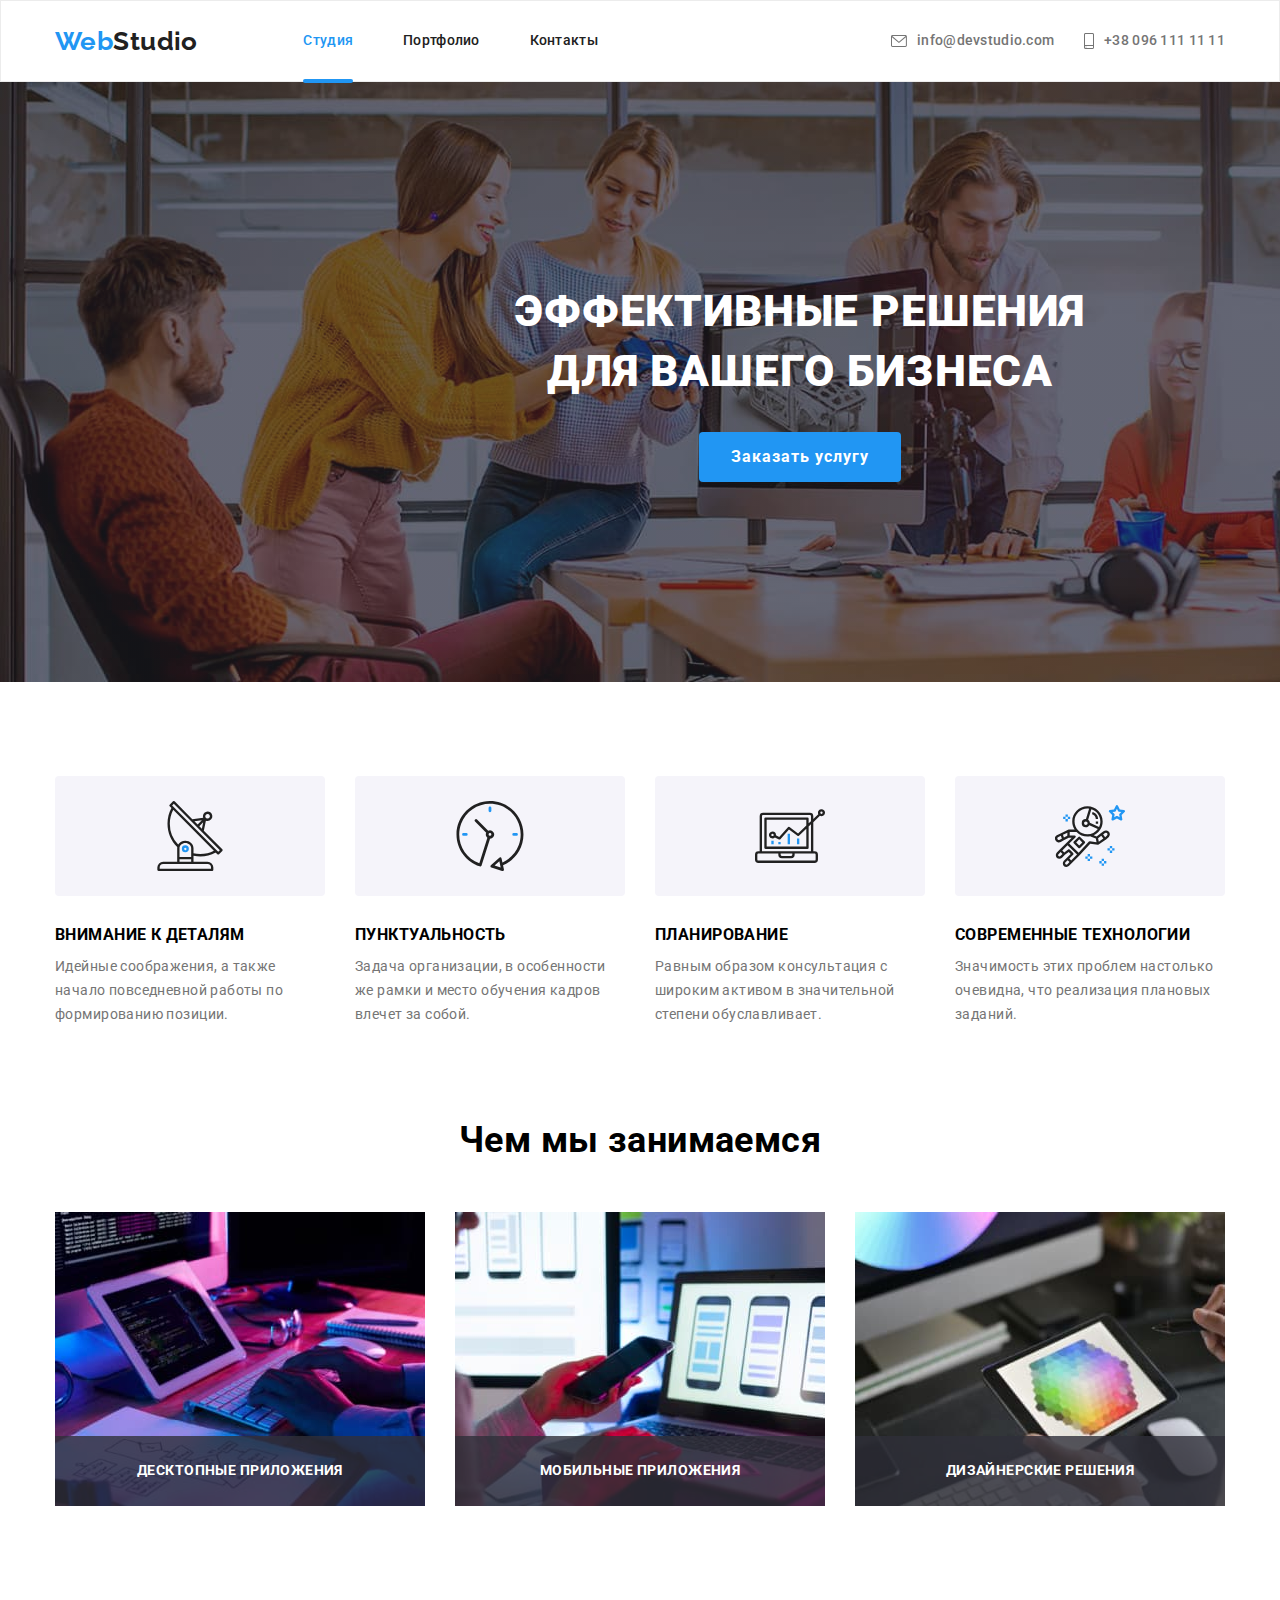
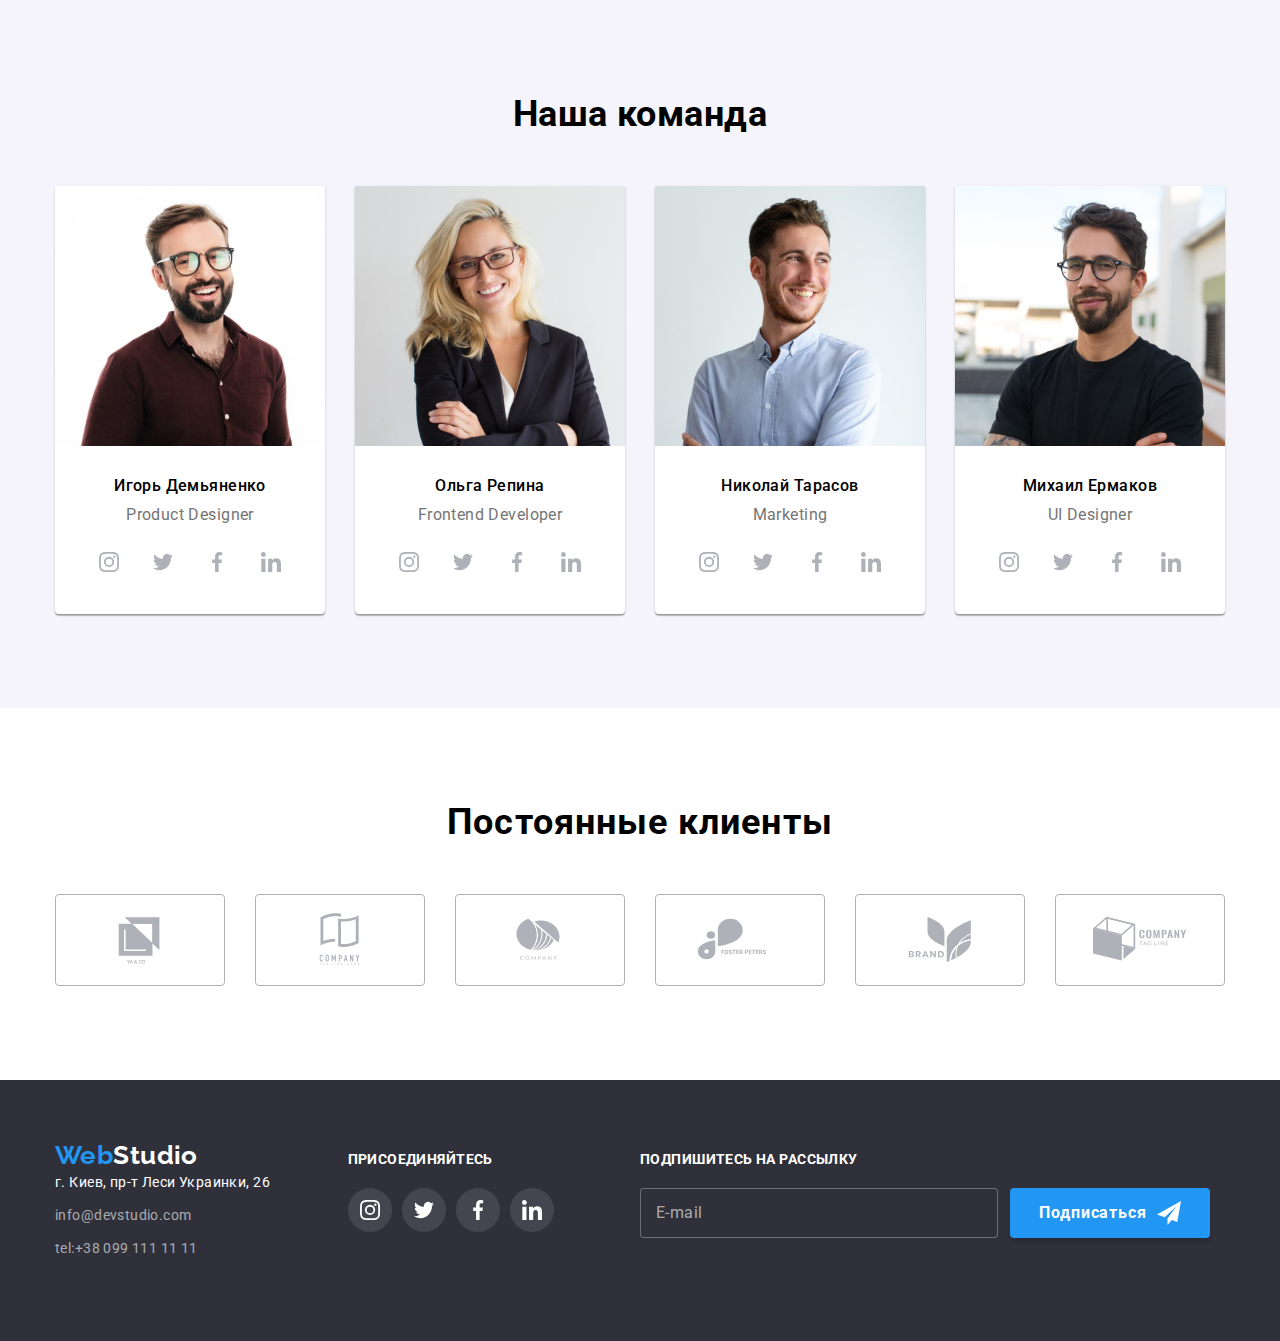
==== index.html @ b76509f6 "согласно тз" ====
<!DOCTYPE html>
<html lang="ru">
<head>
    <meta charset="UTF-8">
    <meta http-equiv="X-UA-Compatible" content="IE=edge">
    <meta name="viewport" content="width=device-width, initial-scale=1.0">
    <title>Главная</title>
    <link rel="preconnect" href="https://fonts.googleapis.com">
    <link rel="preconnect" href="https://fonts.gstatic.com" crossorigin>
    <link href="https://fonts.googleapis.com/css2?family=Raleway:wght@700&family=Roboto:wght@400;500;700;900&display=swap"
        rel="stylesheet">
    <link rel="stylesheet" href="https://cdnjs.cloudflare.com/ajax/libs/modern-normalize/1.1.0/modern-normalize.min.css">
    <link rel="stylesheet" href="./css/main.min.css">
  </head>
<body>
<!--Шапка сайта-->
    <header class="header">
        <div class="container">
            <div class="header-groups">
                <a class="logo" href="./index.html">Web<span class="logo--dark">Studio</span> </a>     
                <nav class="header-nav">
                <ul class="header-nav__list">
                    <li class="header-nav__item"> <a class="header-nav__link current" href="./index.html">Студия</a></li>
                    <li class="header-nav__item"> <a class="header-nav__link " href="./portfolio.html">Портфолио</a></li>
                    <li class="header-nav__item"> <a class="header-nav__link" href="">Контакты</a></li>
                </ul>     
                </nav>
                <ul class="header-address">
                     <li ><a class="header-address__link" href="mailto:info@devstudio.com">
                        <svg class="header-address__icon" width="16" height="12">
                        <use href="./images/icons.svg#icon-envelope"></use>
                        </svg>info@devstudio.com</a>
                    </li>
                    <li ><a class="header-address__link" href="tel:+380961111111">
                        <svg class="header-address__icon" width="10" height="16">
                        <use href="./images/icons.svg#icon-smartphone"></use>
                        </svg>+38 096 111 11 11</a>
                    </li>
            </ul> 
            </div>
        </div>
    </header>
    <main>
<!--Герой-->
    <section class="section-hero">
            <div class="container">
                <h1 class="section-hero__title">Эффективные решения <br> для вашего бизнеса</h1>
                <button class="section-hero__button" type="button" data-modal-open>Заказать услугу</button>  
            </div>    
    </section>           
<!--Наши особенности-->
    <section class="section-features">
        <div class="container"> 
            <h2 class="section-features__title visually-hidden">Особенности</h2>         
            <ul class="features">
                <li class="features__item">
                    <div class="features__img">
                        <svg class="" width="70" height="70">
                            <use href="./images/icons.svg#icon-antenna"></use>
                        </svg>
                    </div>
                    <h3 class="features__title ">Внимание к деталям</h3>
                    <p class="features__text">Идейные соображения, а также начало повседневной работы по формированию позиции.</p>    
                </li>
                <li class="features__item">
                    <div class="features__img">
                        <svg class="" width="70" height="70">
                            <use href="./images/icons.svg#icon-clock"></use>
                        </svg>
                    </div>
                    <h3 class="features__title ">Пунктуальность</h3>
                    <p class="features__text">Задача организации, в особенности же рамки и место обучения кадров влечет за собой.</p>    
                </li>
                <li class="features__item">
                    <div class="features__img">
                        <svg class="" width="70" height="70">
                            <use href="./images/icons.svg#icon-diagram"></use>
                        </svg>
                    </div>
                    <h3 class="features__title ">Планирование</h3>
                    <p class="features__text">Равным образом консультация с широким активом в значительной степени обуславливает.</p>    
                </li>
                <li class="features__item">
                    <div class="features__img">
                        <svg class="" width="70" height="70">
                            <use href="./images/icons.svg#icon-astronaut"></use>
                        </svg>
                    </div>
                    <h3 class="features__title ">Современные технологии</h3>
                    <p class="features__text">Значимость этих проблем настолько очевидна, что реализация плановых заданий.</p>    
                </li>
            </ul> 
        </div>           
    </section>
<!--Чем мы занимаемся-->
    <section class="section-work">
        <div class="container">
        <h2 class="section-work__title">Чем мы занимаемся</h2>
        <ul class="works">
            <li class="works__item">
                <div class="works__card">
                    <img class="works__images" src="./images/img1.jpg" alt="чеовек работает с компьютером и планшетом" width="370">
                    <p class="works__text">Десктопные приложения</p>
                </div>
            </li>
            <li class="works__item">
                <div class="works__card">
                    <img class="works__images" src="./images/img2.jpg" alt="человек работает с ноутбуком и смартфоном" width="370">
                    <p class="works__text">Мобильные приложения</p>
                </div>
            </li>
            <li class="works__item">
                <div class="works__card">
                    <img class="works__images" src="./images/img3.jpg" alt="человек работает с планшетом" width="370">
                    <p class="works__text">Дизайнерские решения</p>
                </div>
            </li>
                
        </ul>
        </div>
    </section>
<!--Наша команда-->
    <section class="section-team"> 
            <div class="container">
            <h2 class="section-team__title ">Наша команда</h2>            
            <ul class="team">
                <li class="team__item">
                    <img src="./images/img4.jpg" alt="фото Игорь Демьяненко" width="270">
                 <div class="team__card">
                    <h3 class="team__name ">Игорь Демьяненко</h3> 
                    <p class="team__position" lang="en">Product Designer</p>
                   
                        <ul class="social-set">
                            <li class="social-set__item">
                            <a href="" class="social-set__link">
                                <svg class="social-set__icon" width="20" height="20">
                                    <use href="./images/icons.svg#icon-instagram"></use>
                                </svg>
                            </a>
                            </li>
                            <li class="social-set__item">
                                <a href="" class="social-set__link">
                                <svg class="social-set__icon" width="20" height="20">
                                    <use href="./images/icons.svg#icon-twitter"></use>
                                </svg>
                            </a>
                            </li>
                            <li class="social-set__item">
                                <a href="" class="social-set__link">
                                <svg class="social-set__icon" width="20" height="20">
                                    <use href="./images/icons.svg#icon-facebook"></use>
                                </svg>
                            </a>
                            </li>
                            <li class="social-set__item">
                                <a href="" class="social-set__link">
                                <svg class="social-set__icon" width="20" height="20">
                                    <use href="./images/icons.svg#icon-linkedin"></use>
                                </svg>
                            </a>
                            </li>
                        </ul>
                    
                 </div>   
                </li>
                <li class="team__item">
                    <img src="./images/img5.jpg" alt="фото Ольга Репина" width="270">
                <div class="team__card">
                    <h3 class="team__name ">Ольга Репина</h3>
                    <p  class="team__position" lang="en">Frontend Developer</p>
                   
                        <ul class="social-set">
                            <li class="social-set__item">
                                <a href="" class="social-set__link">
                                    <svg class="social-set__icon" width="20" height="20">
                                        <use href="./images/icons.svg#icon-instagram"></use>
                                    </svg>
                                </a>
                            </li>
                            <li class="social-set__item">
                                <a href="" class="social-set__link">
                                    <svg class="social-set__icon" width="20" height="20">
                                        <use href="./images/icons.svg#icon-twitter"></use>
                                    </svg>
                                </a>
                            </li>
                            <li class="social-set__item">
                                <a href="" class="social-set__link">
                                    <svg class="social-set__icon" width="20" height="20">
                                        <use href="./images/icons.svg#icon-facebook"></use>
                                    </svg>
                                </a>
                            </li>
                            <li class="social-set__item">
                                <a href="" class="social-set__link">
                                    <svg class="social-set__icon" width="20" height="20">
                                        <use href="./images/icons.svg#icon-linkedin"></use>
                                    </svg>
                                </a>
                            </li>
                        </ul>
                    
                </div>    
                </li>
                <li class="team__item">
                    <img src="./images/img6.jpg" alt="фото Николай Тарасов" width="270"> 
                <div class="team__card">
                    <h3 class="team__name ">Николай Тарасов</h3>
                    <p  class="team__position" lang="en">Marketing </p>
                    
                        <ul class="social-set">
                            <li class="social-set__item">
                                <a href="" class="social-set__link">
                                    <svg class="social-set__icon" width="20" height="20">
                                        <use href="./images/icons.svg#icon-instagram"></use>
                                    </svg>
                                </a>
                            </li>
                            <li class="social-set__item">
                                <a href="" class="social-set__link">
                                    <svg class="social-set__icon" width="20" height="20">
                                        <use href="./images/icons.svg#icon-twitter"></use>
                                    </svg>
                                </a>
                            </li>
                            <li class="social-set__item">
                                <a href="" class="social-set__link">
                                    <svg class="social-set__icon" width="20" height="20">
                                        <use href="./images/icons.svg#icon-facebook"></use>
                                    </svg>
                                </a>
                            </li>
                            <li class="social-set__item">
                                <a href="" class="social-set__link">
                                    <svg class="social-set__icon" width="20" height="20">
                                        <use href="./images/icons.svg#icon-linkedin"></use>
                                    </svg>
                                </a>
                            </li>
                        </ul>
                    
                </div>    
                </li>
                <li class="team__item">
                    <img src="./images/img7.jpg" alt="фото Михаил Ермаков" width="270">  
                <div class="team__card">
                    <h3 class="team__name ">Михаил Ермаков</h3>
                    <p class="team__position" lang="en">UI Designer</p>
                   
                        <ul class="social-set">
                            <li class="social-set__item">
                                <a href="" class="social-set__link">
                                    <svg class="social-set__icon" width="20" height="20">
                                        <use href="./images/icons.svg#icon-instagram"></use>
                                    </svg>
                                </a>
                            </li>
                            <li class="social-set__item">
                                <a href="" class="social-set__link">
                                    <svg class="social-set__icon" width="20" height="20">
                                        <use href="./images/icons.svg#icon-twitter"></use>
                                    </svg>
                                </a>
                            </li>
                            <li class="social-set__item">
                                <a href="" class="social-set__link">
                                    <svg class="social-set__icon" width="20" height="20">
                                        <use href="./images/icons.svg#icon-facebook"></use>
                                    </svg>
                                </a>
                            </li>
                            <li class="social-set__item">
                                <a href="" class="social-set__link">
                                    <svg class="social-set__icon" width="20" height="20">
                                        <use href="./images/icons.svg#icon-linkedin"></use>
                                    </svg>
                                </a>
                            </li>
                        </ul>
                   
                </div>
            </li>
            </ul>   
            </div>
    </section> 
<!--Постоянные клиенты-->
    <section class="section-client">
            <div class="container">
                <h2 class="section-client__title">Постоянные клиенты</h2>
                <ul class="client">
                    <li class="client__item">
                        <a href="" class="client__link" >                     
                        <svg class="client__logo" width="106" height="60">
                        <use href="./images/icons.svg#icon-yaco"></use>
                        </svg>                  
                        </a>
                    </li>
                    <li class="client__item">
                        <a href="" class="client__link">                     
                        <svg class="client__logo" width="106" height="60">
                        <use href="./images/icons.svg#icon-tagline"></use>
                        </svg>                      
                        </a>
                    </li>
                    <li class="client__item">
                        <a href="" class="client__link">                      
                        <svg class="client__logo" width="106" height="60">
                        <use href="./images/icons.svg#icon-company"></use>
                        </svg>                     
                        </a>
                    </li>
                    <li class="client__item">
                        <a href="" class="client__link">               
                        <svg class="client__logo" width="106" height="60">
                        <use href="./images/icons.svg#icon-foster"></use>
                        </svg>                    
                        </a>
                    </li >
                    <li class="client__item">
                        <a href="" class="client__link">
                        <svg class="client__logo" width="106" height="60">
                        <use href="./images/icons.svg#icon-brand"></use>
                        </svg>                 
                        </a>
                    </li>
                    <li class="client__item">
                        <a href="" class="client__link">
                        <svg class="client__logo" width="106" height="60">
                        <use href="./images/icons.svg#icon-comptag"></use>
                        </svg>
                        </a>
                    </li>
                </ul>
            </div>
    </section>
    </main>   
<!--Футер-->   
    <footer class="footer ">
    <div class="footer-container container">
        <div class="contact-logo">
           <a class="logo" href="./index.html">Web<span class="logo--light">Studio</span> </a>
        <address>
            <ul class="contact">
                <li class="contact__item"><a class="contact__adr" href="https://goo.gl/maps/tiUqrvg8PTp8PGdr9" target="_blank">г. Киев, пр-т Леси Украинки, 26</a></li>
                <li class="contact__item"><a class="contact__mail-tel" href="mailto:info@example.com ">info@devstudio.com</a></li>
                <li class="contact__item"><a class="contact__mail-tel" href="tel:+380991111111">tel:+38 099 111 11 11</a></li>
            </ul>
        </address> 
        </div>
        <div class="footer-connect" >
        <p class="footer-connect__title">Присоединяйтесь</p>
        <ul class="social-set--footer">
            <li class="social-set__item">                   
                <a href="" class="social-set__link--dark">
                    <svg class="social-set__icon--dark" width="20" height="20">
                        <use href="./images/icons.svg#icon-instagram"></use>
                    </svg>
                </a>
            </li>
            <li class="social-set__item">
                <a href="" class="social-set__link--dark">
                <svg class="social-set__icon--dark" width="20" height="20">
                    <use href="./images/icons.svg#icon-twitter"></use>
                </svg>
            </a>
            </li>
            <li class="social-set__item">
                <a href="" class="social-set__link--dark">
                    <svg class="social-set__icon--dark" width="20" height="20">
                        <use href="./images/icons.svg#icon-facebook"></use>
                    </svg>
                </a>
            </li>
            <li class="social-set__item">
                <a href="" class="social-set__link--dark">
                    <svg class="social-set__icon--dark" width="20" height="20">
                        <use href="./images/icons.svg#icon-linkedin"></use>
                    </svg>
                </a>
            </li>   
            </ul>
        </div > 
        
        <form class="footer-form">
        <p class="footer-form__title">Подпишитесь на рассылку</p>     
        <div class="footer-form__box-input">
                <input class="footer-form__input" type="email" name="email" placeholder="E-mail">
                <button class="footer-form__button-submit" type="submit" >Подписаться<svg class="footer-icon" width="24" height="24">
                    <use href="./images/icons.svg#icon-icon-send"></use>
                </svg></button>     
        </div>
                
        </form>
    </div>
    </footer>
<!--Бекдроп-Модалка-->
    <div class="backdrop is-hidden" data-modal>
            <div class="modal">
                <button class="modal__button" type="button" data-modal-close>
                    <svg class="modal__icon" width="18" height="18">
                        <use href="./images/icons.svg#icon-close-black-18dp-2-1"></use>
                    </svg>
                </button>
            <p class="modal__title">Оставьте свои данные, мы вам перезвоним</p>
            <form class="modal-form">
                <ul class="data-form">
                    <li class="data-form__item">
                        <label for="name" class="data-form__label">Имя</label>
                        <div class="data-form__row">
                            <input type="text" name="name" id="name" class="data-form__input" required>
                            <svg class="data-form__icon" width="18" height="18">
                            <use href="./images/icons.svg#icon-person-black-18dp-1"></use>
                            </svg>
                        </div>
                    </li>
                    <li class="data-form__item">
                        <label for="tel" class="data-form__label">Телефон</label>
                        <div class="data-form__row">
                            <input type="tel" name="tel" id="tel" class="data-form__input" required>
                            <svg class="data-form__icon" width="18" height="18">
                            <use href="./images/icons.svg#icon-phone-black-18dp-1"></use>
                            </svg>
                        </div>
                        
                    </li>
                    <li class="data-form__item">
                        <label for="email" class="data-form__label">Почта</label>
                        <div class="data-form__row">
                           <input type="email" name="email" id="email" class="data-form__input" required >
                            <svg class="data-form__icon" width="18" height="18">
                            <use href="./images/icons.svg#icon-email-black-18dp-1"></use>
                            </svg> 
                        </div>                        
                    </li>
                    <li class="data-form__item">
                        <label for="feedback" class="data-form__label">Комментарий</label>
                        <textarea name="feedback" class="data-form-textarea" placeholder="Введите текст" id="feedback"></textarea>
                    </li>
                    <li class="data-form__item">
                        <input type="checkbox" name="accord" id="accord" class="data-form__checkbox visually-hidden">
                        <label for="accord" class="data-form__checkbox-label">Соглашаюсь с рассылкой и принимаю   <a href="" class="data-form__checkbox-link"> Условия договора</a></label>  
                    </li>            
                     <li class="data-form__item"><button class="button-submit" type="submit" >Отправить</button>
                    </li>
                </ul>
            </form>
            </div>
        </div>
        <script src="./js/modal.js"></script>
</body>
</html>
---- css/main.min.css ----
:root{--main-text-color: #212121;--primary-text-color: #757575;--alternative-text-color: #ffffff;--button-color: #2196f3;--main-background: #ffffff;--background-dark: #2f303a;--background-light: #f5f4fa;--interactiv-color: #188ce8;--link-color: #afb1b8}img{display:block;max-width:100%;height:auto}ul{margin-top:0px;margin-bottom:0px;padding-left:0px;list-style:none}h1,h2,h3,h4,h5,h6{margin-top:0px;margin-bottom:0px}p{margin-top:0px;margin-bottom:0px}body{font-family:"Roboto",sans-serif;font-style:normal;font-weight:400;font-size:14px;line-height:1.14;letter-spacing:.03em}.container{width:1200px;padding-left:15px;padding-right:15px;margin-left:auto;margin-right:auto}.visually-hidden{position:absolute;white-space:nowrap;width:1px;height:1px;overflow:hidden;border:0;padding:0;clip:rect(0 0 0 0);-webkit-clip-path:inset(50%);clip-path:inset(50%);margin:-1px}.logo{width:calc(100% * 0.2);color:var(--button-color);font-family:"Raleway",sans-serif;font-weight:700;font-size:26px;line-height:1.19;text-decoration:none}.logo--light{color:var(--alternative-text-color)}.logo--dark{color:var(--main-text-color)}.header{border:1px solid #ececec}.header-groups{display:-webkit-box;display:-ms-flexbox;display:flex;-webkit-box-pack:justify;-ms-flex-pack:justify;justify-content:space-between;-webkit-box-align:center;-ms-flex-align:center;align-items:center}.header-nav{width:calc(100% * 0.49);font-weight:500;letter-spacing:.02em}.header-nav__list{display:-webkit-box;display:-ms-flexbox;display:flex;-webkit-box-align:center;-ms-flex-align:center;align-items:center}.header-nav__item:not(:last-child){margin-right:50px}.header-nav__link{position:relative;padding-top:32px;padding-bottom:32px;display:block;color:var(--main-text-color);text-decoration:none;-webkit-transition:color 250ms cubic-bezier(0.4, 0, 0.2, 1);transition:color 250ms cubic-bezier(0.4, 0, 0.2, 1)}.header-nav__link:hover,.header-nav__link:focus{color:var(--button-color)}.header-address{display:-webkit-box;display:-ms-flexbox;display:flex;-webkit-box-align:center;-ms-flex-align:center;align-items:center}.header-address>li:not(:last-child){margin-right:30px}.header-address__link{padding-top:32px;padding-bottom:32px;font-weight:500;letter-spacing:.02em;color:var(--primary-text-color);text-decoration:none;display:-webkit-box;display:-ms-flexbox;display:flex;-webkit-box-align:center;-ms-flex-align:center;align-items:center;-ms-flex-pack:distribute;justify-content:space-around;-webkit-transition:color 250ms cubic-bezier(0.4, 0, 0.2, 1);transition:color 250ms cubic-bezier(0.4, 0, 0.2, 1)}.header-address__link:hover,.header-address__link:focus{color:var(--button-color)}.header-address__icon{margin-right:10px;fill:currentColor}.current{color:var(--button-color)}.current::after{position:absolute;bottom:-2px;left:0;display:inline-block;content:"";width:100%;height:4px;background-color:var(--button-color);border-radius:2px}.section-hero{padding-top:200px;padding-bottom:200px;margin-left:auto;margin-right:auto;width:1600px;height:600px;color:var(--alternative-text-color);letter-spacing:.06em;text-align:center;background:var(--background-dark);background-image:-webkit-gradient(linear, left top, left bottom, from(rgba(47, 48, 58, 0.4)), to(rgba(47, 48, 58, 0.4))),url(../images/img-fon.jpg);background-image:linear-gradient(rgba(47, 48, 58, 0.4), rgba(47, 48, 58, 0.4)),url(../images/img-fon.jpg);background-repeat:no-repeat;background-position:center;background-size:cover}.section-hero__title{margin-top:0px;font-weight:900;font-size:44px;line-height:1.36;text-transform:uppercase}.section-hero__button{padding:10px 32px;margin-top:30px;border:none;border-radius:4px;font-family:inherit;font-weight:700;font-size:16px;line-height:1.87;letter-spacing:.06em;background:var(--button-color);color:var(--alternative-text-color);cursor:pointer;-webkit-transition:background-color 250ms cubic-bezier(0.4, 0, 0.2, 1);transition:background-color 250ms cubic-bezier(0.4, 0, 0.2, 1)}.section-hero__button:hover,.section-hero__button:focus{background:var(--interactiv-color)}.section-features{padding-top:94px;padding-bottom:94px}.section-features__title{color:var(--alternative-text-color)}.features{display:-webkit-box;display:-ms-flexbox;display:flex}.features__item:not(:last-child){margin-right:30px}.features__img{width:270;height:120px;background:var(--background-light);border-radius:4px;display:-webkit-box;display:-ms-flexbox;display:flex;-webkit-box-pack:center;-ms-flex-pack:center;justify-content:center;-webkit-box-align:center;-ms-flex-align:center;align-items:center}.features__title{margin-top:30px;width:270px;font-weight:700;text-transform:uppercase}.features__text{margin-top:10px;color:var(--primary-text-color);line-height:1.71}.section-work{padding-bottom:94px}.section-work__title{margin-bottom:50px;text-align:center;font-weight:700;font-size:36px;line-height:1.16}.works{display:-webkit-box;display:-ms-flexbox;display:flex}.works__item{height:294px}.works__item+.works__item{margin-left:30px}.works__card{position:relative}.works__text{position:absolute;bottom:0;display:-webkit-box;display:-ms-flexbox;display:flex;-webkit-box-pack:center;-ms-flex-pack:center;justify-content:center;-webkit-box-align:center;-ms-flex-align:center;align-items:center;width:100%;height:70px;font-weight:700;text-transform:uppercase;background:rgba(47,48,58,.8);color:var(--alternative-text-color)}.section-team{padding-top:94px;padding-bottom:94px;background:var(--background-light)}.section-team__title{text-align:center;font-weight:700;font-size:36px;line-height:1.16;margin-bottom:50px}.team{display:-webkit-box;display:-ms-flexbox;display:flex;margin-right:-30px}.team__item{-ms-flex-preferred-size:calc(100% / 4 - 30px);flex-basis:calc(100% / 4 - 30px);margin-right:30px;background:var(--main-background);font-size:16px;line-height:1.19;-webkit-box-shadow:0px 1px 3px rgba(0,0,0,.12),0px 1px 1px rgba(0,0,0,.14),0px 2px 1px rgba(0,0,0,.2);box-shadow:0px 1px 3px rgba(0,0,0,.12),0px 1px 1px rgba(0,0,0,.14),0px 2px 1px rgba(0,0,0,.2);border-radius:0px 0px 4px 4px}.team__card{padding:30px 32px}.team__name{margin-bottom:10px;font-weight:500;font-size:16px;text-align:center}.team__position{margin-bottom:16px;text-align:center;color:var(--primary-text-color)}.social-set{display:-webkit-box;display:-ms-flexbox;display:flex;-webkit-box-pack:center;-ms-flex-pack:center;justify-content:center}.social-set__item+.social-set__item{margin-left:10px}.social-set--footer{display:-webkit-box;display:-ms-flexbox;display:flex}.social-set__link{width:44px;height:44px;border-radius:50%;cursor:pointer;display:-webkit-box;display:-ms-flexbox;display:flex;-webkit-box-align:center;-ms-flex-align:center;align-items:center;-webkit-box-pack:center;-ms-flex-pack:center;justify-content:center;color:var(--link-color);background-color:var(--main-background);-webkit-transition:color 250ms cubic-bezier(0.4, 0, 0.2, 1),background-color 250ms cubic-bezier(0.4, 0, 0.2, 1);transition:color 250ms cubic-bezier(0.4, 0, 0.2, 1),background-color 250ms cubic-bezier(0.4, 0, 0.2, 1)}.social-set__link:hover,.social-set__link:focus{background-color:var(--button-color);color:var(--alternative-text-color)}.social-set__link--dark{width:44px;height:44px;border-radius:50%;cursor:pointer;display:-webkit-box;display:-ms-flexbox;display:flex;-webkit-box-align:center;-ms-flex-align:center;align-items:center;-webkit-box-pack:center;-ms-flex-pack:center;justify-content:center;background-color:rgba(255,255,255,.1);-webkit-transition:background-color 250ms cubic-bezier(0.4, 0, 0.2, 1);transition:background-color 250ms cubic-bezier(0.4, 0, 0.2, 1)}.social-set__link--dark:hover,.social-set__link--dark:focus{background-color:var(--button-color)}.social-set__icon{fill:currentColor}.social-set__icon--dark{fill:var(--alternative-text-color)}.section-client{padding-top:94px;padding-bottom:94px}.section-client__title{margin-bottom:50px;text-align:center;font-weight:700;font-size:36px;line-height:1.16;letter-spacing:.03em}.client{display:-webkit-box;display:-ms-flexbox;display:flex;-webkit-box-pack:center;-ms-flex-pack:center;justify-content:center;-webkit-box-align:center;-ms-flex-align:center;align-items:center}.client__item+.client__item{margin-left:30px}.client__link{width:170px;height:92px;color:var(--link-color);border:1px solid #afb1b8;border-radius:4px;display:-webkit-box;display:-ms-flexbox;display:flex;-webkit-box-pack:center;-ms-flex-pack:center;justify-content:center;-webkit-box-align:center;-ms-flex-align:center;align-items:center;-webkit-transition:color 250ms cubic-bezier(0.4, 0, 0.2, 1);transition:color 250ms cubic-bezier(0.4, 0, 0.2, 1)}.client__link:focus,.client__link:hover{border:1px solid var(--button-color);color:var(--button-color)}.client__logo{fill:currentColor}.section-portfolio{padding-top:94px;padding-bottom:94px}.selection{display:-webkit-box;display:-ms-flexbox;display:flex;-webkit-box-pack:center;-ms-flex-pack:center;justify-content:center}.selection__item{margin-right:8px;-webkit-transition:-webkit-box-shadow 250ms cubic-bezier(0.4, 0, 0.2, 1);transition:-webkit-box-shadow 250ms cubic-bezier(0.4, 0, 0.2, 1);transition:box-shadow 250ms cubic-bezier(0.4, 0, 0.2, 1);transition:box-shadow 250ms cubic-bezier(0.4, 0, 0.2, 1), -webkit-box-shadow 250ms cubic-bezier(0.4, 0, 0.2, 1)}.selection__item:last-child{margin-right:0}.selection__item:hover,.selection__item:focus{-webkit-box-shadow:0px 3px 1px rgba(0,0,0,.1),0px 1px 2px rgba(0,0,0,.08),0px 2px 2px rgba(0,0,0,.12);box-shadow:0px 3px 1px rgba(0,0,0,.1),0px 1px 2px rgba(0,0,0,.08),0px 2px 2px rgba(0,0,0,.12);border-radius:4px}.selection__btn{padding:6px 22px;text-align:center;font-family:inherit;font-weight:500;font-size:16px;line-height:1.63;background:var(--background-light);border:none;border-radius:4px;cursor:pointer;-webkit-transition:color 250ms cubic-bezier(0.4, 0, 0.2, 1),background-color 250ms cubic-bezier(0.4, 0, 0.2, 1),-webkit-box-shadow 250ms cubic-bezier(0.4, 0, 0.2, 1);transition:color 250ms cubic-bezier(0.4, 0, 0.2, 1),background-color 250ms cubic-bezier(0.4, 0, 0.2, 1),-webkit-box-shadow 250ms cubic-bezier(0.4, 0, 0.2, 1);transition:color 250ms cubic-bezier(0.4, 0, 0.2, 1),background-color 250ms cubic-bezier(0.4, 0, 0.2, 1),box-shadow 250ms cubic-bezier(0.4, 0, 0.2, 1);transition:color 250ms cubic-bezier(0.4, 0, 0.2, 1),background-color 250ms cubic-bezier(0.4, 0, 0.2, 1),box-shadow 250ms cubic-bezier(0.4, 0, 0.2, 1),-webkit-box-shadow 250ms cubic-bezier(0.4, 0, 0.2, 1)}.selection__btn:hover,.selection__btn:focus{color:var(--alternative-text-color);background-color:var(--button-color);-webkit-box-shadow:0px 1px 1px rgba(0,0,0,.12),0px 4px 4px rgba(0,0,0,.06),1px 4px 6px rgba(0,0,0,.16);box-shadow:0px 1px 1px rgba(0,0,0,.12),0px 4px 4px rgba(0,0,0,.06),1px 4px 6px rgba(0,0,0,.16)}.current-btn{color:var(--alternative-text-color);background:var(--button-color)}.portfolio{margin-top:50px;display:-webkit-box;display:-ms-flexbox;display:flex;-ms-flex-wrap:wrap;flex-wrap:wrap}.portfolio__item{margin-left:30px;margin-top:30px;-ms-flex-preferred-size:calc((100% - 2 * 30px) / 3);flex-basis:calc((100% - 2 * 30px) / 3)}.portfolio__item:nth-child(3n+1){margin-left:0px}.portfolio__item:nth-child(-n+3){margin-top:0px}.portfolio__link{color:inherit;text-decoration:none;display:block;overflow:hidden;-webkit-transition:-webkit-box-shadow 250ms cubic-bezier(0.4, 0, 0.2, 1);transition:-webkit-box-shadow 250ms cubic-bezier(0.4, 0, 0.2, 1);transition:box-shadow 250ms cubic-bezier(0.4, 0, 0.2, 1);transition:box-shadow 250ms cubic-bezier(0.4, 0, 0.2, 1), -webkit-box-shadow 250ms cubic-bezier(0.4, 0, 0.2, 1)}.portfolio__link:hover,.portfolio__link:focus{border:1px solid #eee;-webkit-box-shadow:0px 1px 1px rgba(0,0,0,.12),0px 4px 4px rgba(0,0,0,.06),1px 4px 6px rgba(0,0,0,.16);box-shadow:0px 1px 1px rgba(0,0,0,.12),0px 4px 4px rgba(0,0,0,.06),1px 4px 6px rgba(0,0,0,.16)}.portfolio__thumb{position:relative;overflow:hidden}.portfolio__overlay-text{position:absolute;top:0;left:0;width:100%;height:101%;font-size:18px;line-height:1.56;padding:63px 24px;color:var(--alternative-text-color);background-color:rgba(33,150,243,.9);-webkit-transform:translateY(100%);transform:translateY(100%);-webkit-transition:-webkit-transform 250ms cubic-bezier(0.4, 0, 0.2, 1);transition:-webkit-transform 250ms cubic-bezier(0.4, 0, 0.2, 1);transition:transform 250ms cubic-bezier(0.4, 0, 0.2, 1);transition:transform 250ms cubic-bezier(0.4, 0, 0.2, 1), -webkit-transform 250ms cubic-bezier(0.4, 0, 0.2, 1)}.portfolio__item:hover .portfolio__overlay-text{-webkit-transform:translateY(0%);transform:translateY(0%)}.portfolio__link:focus .portfolio__overlay-text{-webkit-transform:translateY(0%);transform:translateY(0%)}.portfolio__card{padding:20px 24px;border:1px solid #eee}.portfolio__title{font-weight:700;font-size:18px;line-height:2;letter-spacing:.06em;text-align:left}.portfolio__text{margin-top:4px;text-align:left;font-size:16px;line-height:1.88;color:var(--primary-text-color)}.footer{padding-top:60px;padding-bottom:60px;background:var(--background-dark)}.footer-container{display:-webkit-box;display:-ms-flexbox;display:flex;-webkit-box-align:baseline;-ms-flex-align:baseline;align-items:baseline;-ms-flex-pack:distribute;justify-content:space-around}.contact-logo{width:calc(100% / 4);margin-bottom:20px}.contact__item{margin-top:9px}.contact__item:first-child{margin-top:0px}.contact__adr{text-align:left;color:var(--alternative-text-color);font-style:normal;line-height:1.71;text-decoration:none;-webkit-transition:color 250ms cubic-bezier(0.4, 0, 0.2, 1);transition:color 250ms cubic-bezier(0.4, 0, 0.2, 1)}.contact__adr:hover,.contact__adr:focus{color:var(--button-color)}.contact__mail-tel{line-height:1.71;color:rgba(255,255,255,.6);font-style:normal;text-decoration:none;-webkit-transition:color 250ms cubic-bezier(0.4, 0, 0.2, 1);transition:color 250ms cubic-bezier(0.4, 0, 0.2, 1)}.contact__mail-tel:hover,.contact__mail-tel:focus{color:var(--button-color)}.footer-connect{width:calc(100% / 4)}.footer-connect__title{margin-bottom:20px;font-weight:700;text-transform:uppercase;color:var(--alternative-text-color)}.footer-form{width:calc(100% / 2)}.footer-form__title{font-weight:700;text-transform:uppercase;color:var(--alternative-text-color)}.footer-form__box-input{margin-top:20px;display:-webkit-box;display:-ms-flexbox;display:flex}.footer-form__input{margin-right:12px;padding:16px 15px;width:358px;height:50px;font-weight:400;font-size:16px;line-height:1.25;letter-spacing:.03em;color:rgba(255,255,255,.6);background:var(--background-dark);border:1px solid rgba(255,255,255,.3);border-radius:4px;outline:none;cursor:pointer;-webkit-transition:border 50ms cubic-bezier(0.4, 0, 0.2, 1);transition:border 50ms cubic-bezier(0.4, 0, 0.2, 1)}.footer-form__input:hover,.footer-form__input:focus{border:1px solid var(--button-color)}.footer-form__input::-webkit-input-placeholder{font-weight:400;font-size:16px;line-height:1.25;display:-webkit-box;display:flex;-webkit-box-align:center;align-items:center;letter-spacing:.03em;color:rgba(255,255,255,.6)}.footer-form__input::-moz-placeholder{font-weight:400;font-size:16px;line-height:1.25;display:flex;align-items:center;letter-spacing:.03em;color:rgba(255,255,255,.6)}.footer-form__input:-ms-input-placeholder{font-weight:400;font-size:16px;line-height:1.25;display:-ms-flexbox;display:flex;-ms-flex-align:center;align-items:center;letter-spacing:.03em;color:rgba(255,255,255,.6)}.footer-form__input::-ms-input-placeholder{font-weight:400;font-size:16px;line-height:1.25;display:-ms-flexbox;display:flex;-ms-flex-align:center;align-items:center;letter-spacing:.03em;color:rgba(255,255,255,.6)}.footer-form__input::placeholder{font-weight:400;font-size:16px;line-height:1.25;display:-webkit-box;display:-ms-flexbox;display:flex;-webkit-box-align:center;-ms-flex-align:center;align-items:center;letter-spacing:.03em;color:rgba(255,255,255,.6)}.footer-form__button-submit{width:200px;height:50px;display:-webkit-box;display:-ms-flexbox;display:flex;-webkit-box-pack:center;-ms-flex-pack:center;justify-content:center;-webkit-box-align:center;-ms-flex-align:center;align-items:center;font-weight:700;font-size:16px;line-height:1.87;letter-spacing:.06em;color:var(--alternative-text-color);background:var(--button-color);border:none;-webkit-box-shadow:0px 4px 4px rgba(0,0,0,.15);box-shadow:0px 4px 4px rgba(0,0,0,.15);border-radius:4px;cursor:pointer;-webkit-transition:background 250ms cubic-bezier(0.4, 0, 0.2, 1);transition:background 250ms cubic-bezier(0.4, 0, 0.2, 1)}.footer-form__button-submit:hover,.footer-form__button-submit:focus{background:var(--interactiv-color)}.footer-icon{fill:var(--alternative-text-color);margin-left:10px}.backdrop{position:fixed;top:0;left:0;bottom:0;right:0;background:rgba(0,0,0,.2);-webkit-transition:opacity 1000ms,visibility 1000ms;transition:opacity 1000ms,visibility 1000ms}.backdrop.is-hidden{opacity:0;pointer-events:none;visibility:hidden}.modal{position:absolute;padding:40px;width:528px;min-height:581px;top:50%;left:50%;-webkit-transform:translate(-50%, -50%) scale(1);transform:translate(-50%, -50%) scale(1);background:var(--main-background);-webkit-box-shadow:0px 1px 3px rgba(0,0,0,.12),0px 1px 1px rgba(0,0,0,.14),0px 2px 1px rgba(0,0,0,.2);box-shadow:0px 1px 3px rgba(0,0,0,.12),0px 1px 1px rgba(0,0,0,.14),0px 2px 1px rgba(0,0,0,.2);border-radius:4px;opacity:1;-webkit-transition:opacity 350ms,-webkit-transform 700ms;transition:opacity 350ms,-webkit-transform 700ms;transition:transform 700ms,opacity 350ms;transition:transform 700ms,opacity 350ms,-webkit-transform 700ms}.backdrop.is-hidden .modal{-webkit-transform:translate(-50%, -50%) scale(-1, 0.01);transform:translate(-50%, -50%) scale(-1, 0.01)}.modal__button{position:absolute;top:8px;right:8px;display:-webkit-inline-box;display:-ms-inline-flexbox;display:inline-flex;-webkit-box-align:center;-ms-flex-align:center;align-items:center;width:30px;height:30px;background:var(--main-background);border:1px solid rgba(0,0,0,.1);border-radius:50%;cursor:pointer}.modal__button:hover,.modal__button:focus{fill:var(--button-color)}.modal__title{margin-bottom:12px;font-weight:700;font-size:20px;line-height:1.15;text-align:center;color:var(--main-text-color)}.data-form__item{margin-bottom:10px}.data-form__label{display:block;margin-bottom:4px;font-size:12px;line-height:1.16;letter-spacing:.01em;color:var(--primary-text-color)}.data-form__input{padding-left:42px;width:100%;height:40px;line-height:16px;letter-spacing:.01em;border:1px solid rgba(33,33,33,.2);border-radius:4px;-webkit-transition:border 250ms cubic-bezier(0.4, 0, 0.2, 1);transition:border 250ms cubic-bezier(0.4, 0, 0.2, 1);outline:none;cursor:pointer}.data-form__input:hover,.data-form__input:focus{border:1px solid var(--button-color);background-color:var(--main-background)}.data-form__row{position:relative}.data-form__icon{position:absolute;left:12px;top:50%;-webkit-transform:translateY(-50%);transform:translateY(-50%)}.data-form__input:hover+.data-form__icon{fill:var(--button-color)}.data-form-textarea{margin-bottom:20px;padding:12px 16px;width:100%;height:120px;letter-spacing:.01em;border:1px solid rgba(33,33,33,.2);border-radius:4px;resize:none;outline:none;-webkit-transition:border 250ms cubic-bezier(0.4, 0, 0.2, 1);transition:border 250ms cubic-bezier(0.4, 0, 0.2, 1)}.data-form-textarea:hover,.data-form-textarea:focus{border:1px solid var(--button-color);background-color:var(--main-background)}.data-form-textarea::-webkit-input-placeholder{letter-spacing:.01em;color:rgba(117,117,117,.5)}.data-form-textarea::-moz-placeholder{letter-spacing:.01em;color:rgba(117,117,117,.5)}.data-form-textarea:-ms-input-placeholder{letter-spacing:.01em;color:rgba(117,117,117,.5)}.data-form-textarea::-ms-input-placeholder{letter-spacing:.01em;color:rgba(117,117,117,.5)}.data-form-textarea::placeholder{letter-spacing:.01em;color:rgba(117,117,117,.5)}.data-form__checkbox{margin-bottom:30px}.data-form__checkbox-label{display:-webkit-box;display:-ms-flexbox;display:flex;-webkit-box-align:center;-ms-flex-align:center;align-items:center;-webkit-box-pack:space-evenly;-ms-flex-pack:space-evenly;justify-content:space-evenly;line-height:1.71;color:var(--primary-text-color);cursor:pointer}.data-form__checkbox-label::before{content:" ";width:16px;height:15px;display:block;border:1px solid var(--background-dark);border-radius:2px}.data-form__checkbox-labelx:checked+.data-form__checkbox-label::before{background-image:url(../images/icon-check.svg);border:none}.data-form__checkbox-link{line-height:1.71;color:var(--button-color)}.button-submit{margin-left:auto;margin-right:auto;width:200px;height:50px;display:-webkit-box;display:-ms-flexbox;display:flex;-webkit-box-pack:center;-ms-flex-pack:center;justify-content:center;-webkit-box-align:center;-ms-flex-align:center;align-items:center;font-weight:700;font-size:16px;line-height:1.87;letter-spacing:.06em;color:var(--alternative-text-color);background:var(--button-color);border:none;-webkit-box-shadow:0px 4px 4px rgba(0,0,0,.15);box-shadow:0px 4px 4px rgba(0,0,0,.15);border-radius:4px;cursor:pointer;-webkit-transition:background 250ms cubic-bezier(0.4, 0, 0.2, 1),-webkit-box-shadow 250ms cubic-bezier(0.4, 0, 0.2, 1);transition:background 250ms cubic-bezier(0.4, 0, 0.2, 1),-webkit-box-shadow 250ms cubic-bezier(0.4, 0, 0.2, 1);transition:background 250ms cubic-bezier(0.4, 0, 0.2, 1),box-shadow 250ms cubic-bezier(0.4, 0, 0.2, 1);transition:background 250ms cubic-bezier(0.4, 0, 0.2, 1),box-shadow 250ms cubic-bezier(0.4, 0, 0.2, 1),-webkit-box-shadow 250ms cubic-bezier(0.4, 0, 0.2, 1)}.button-submit:hover,.button-submit:focus{background:var(--interactiv-color)}/*# sourceMappingURL=main.min.css.map */
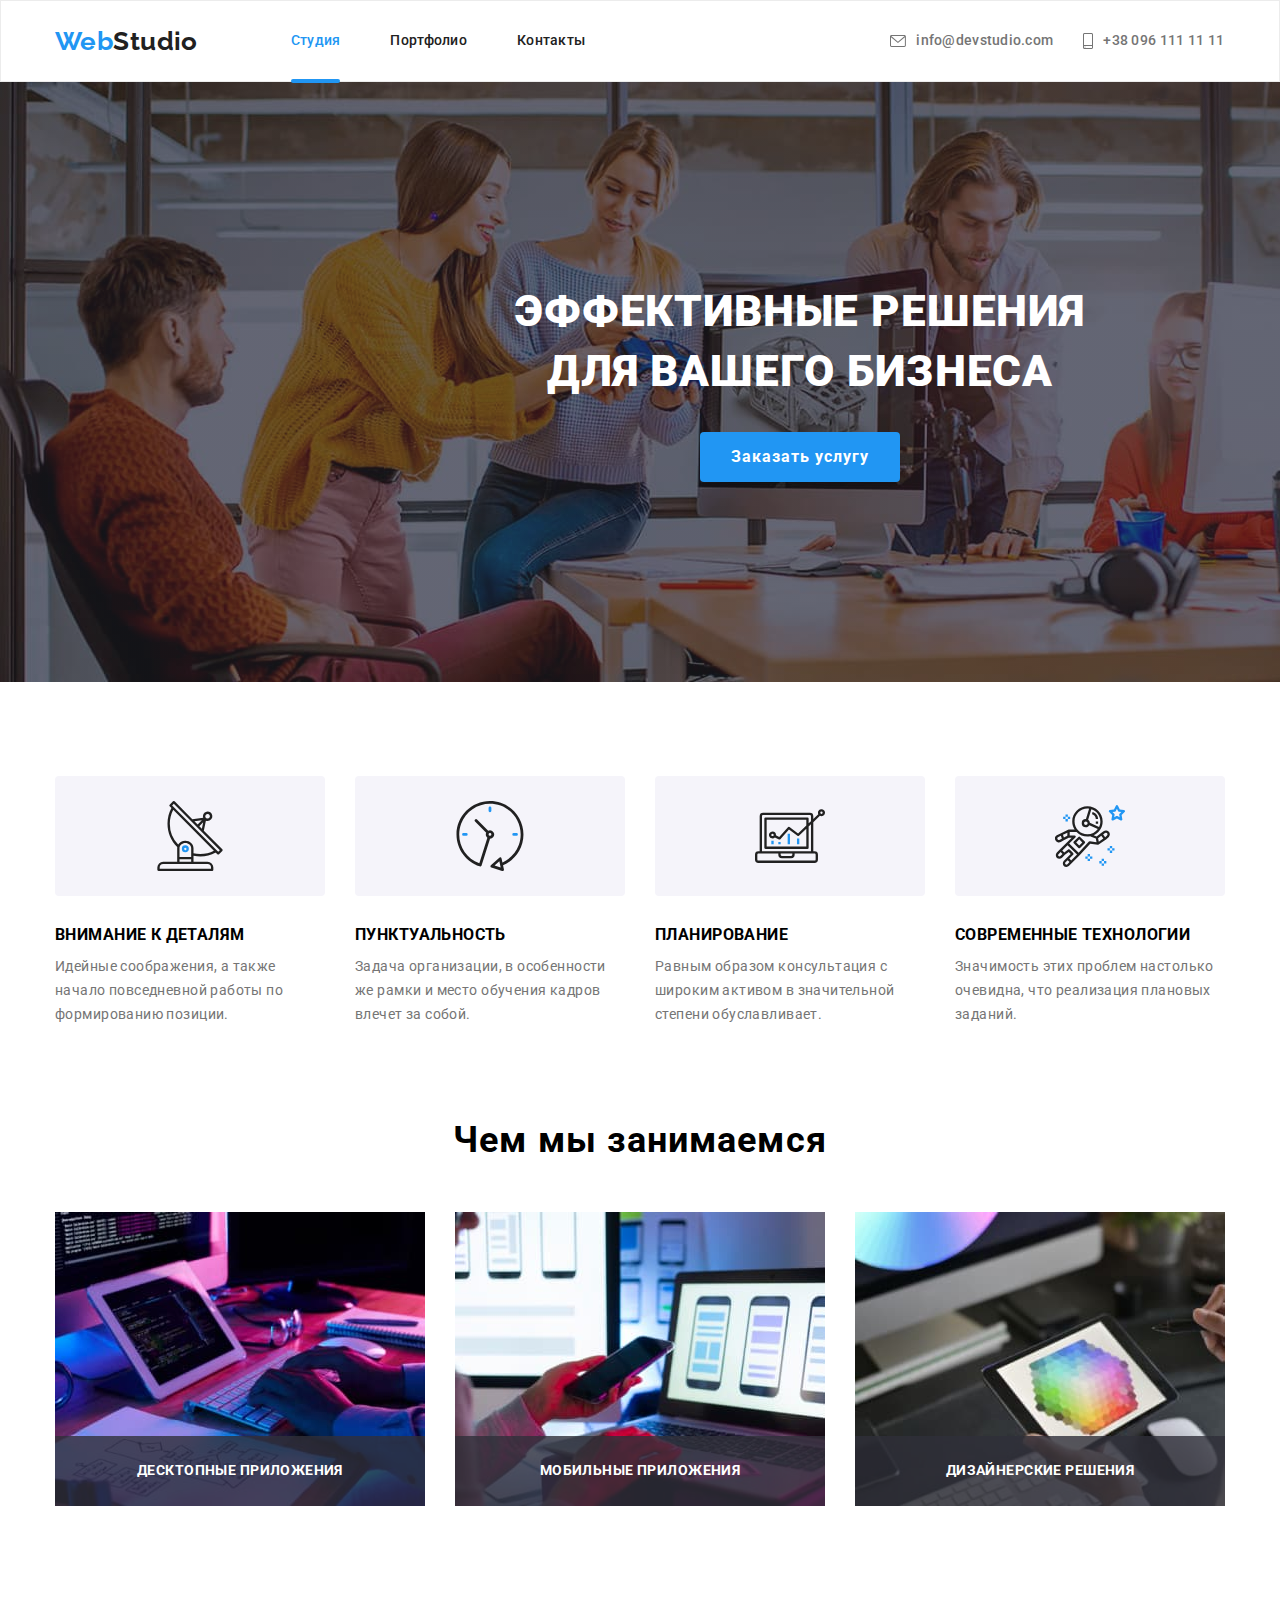
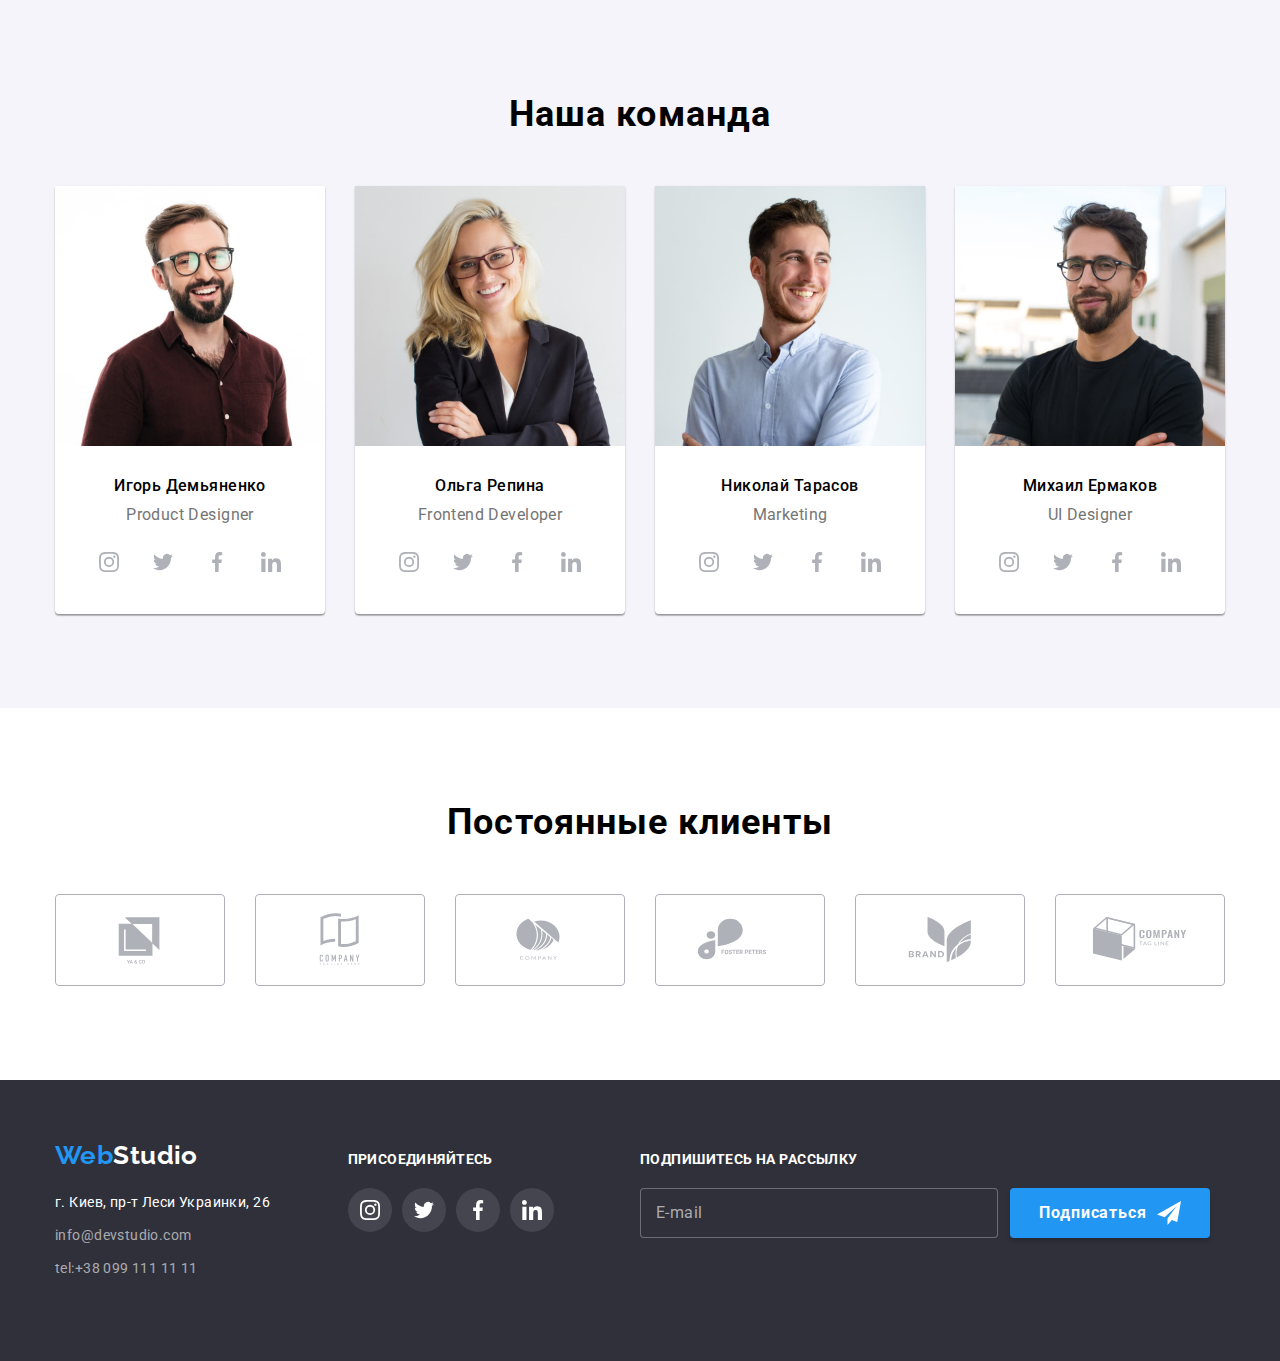
==== commit ee4f6a4b: "исправлено" ====
--- a/index.html
+++ b/index.html
@@ -45,7 +45,7 @@
     <section class="section-hero">
             <div class="container">
                 <h1 class="section-hero__title">Эффективные решения <br> для вашего бизнеса</h1>
-                <button class="section-hero__button" type="button" data-modal-open>Заказать услугу</button>  
+                <button class="button-submit--center " type="button" data-modal-open>Заказать услугу</button>  
             </div>    
     </section>           
 <!--Наши особенности-->
@@ -95,7 +95,7 @@
 <!--Чем мы занимаемся-->
     <section class="section-work">
         <div class="container">
-        <h2 class="section-work__title">Чем мы занимаемся</h2>
+        <h2 class="section-title">Чем мы занимаемся</h2>
         <ul class="works">
             <li class="works__item">
                 <div class="works__card">
@@ -122,7 +122,7 @@
 <!--Наша команда-->
     <section class="section-team"> 
             <div class="container">
-            <h2 class="section-team__title ">Наша команда</h2>            
+            <h2 class="section-title ">Наша команда</h2>            
             <ul class="team">
                 <li class="team__item">
                     <img src="./images/img4.jpg" alt="фото Игорь Демьяненко" width="270">
@@ -286,7 +286,7 @@
 <!--Постоянные клиенты-->
     <section class="section-client">
             <div class="container">
-                <h2 class="section-client__title">Постоянные клиенты</h2>
+                <h2 class="section-title">Постоянные клиенты</h2>
                 <ul class="client">
                     <li class="client__item">
                         <a href="" class="client__link" >                     
@@ -339,7 +339,7 @@
     <div class="footer-container container">
         <div class="contact-logo">
            <a class="logo" href="./index.html">Web<span class="logo--light">Studio</span> </a>
-        <address>
+        <address class="contact-logo__adddress">
             <ul class="contact">
                 <li class="contact__item"><a class="contact__adr" href="https://goo.gl/maps/tiUqrvg8PTp8PGdr9" target="_blank">г. Киев, пр-т Леси Украинки, 26</a></li>
                 <li class="contact__item"><a class="contact__mail-tel" href="mailto:info@example.com ">info@devstudio.com</a></li>
@@ -385,7 +385,7 @@
         <p class="footer-form__title">Подпишитесь на рассылку</p>     
         <div class="footer-form__box-input">
                 <input class="footer-form__input" type="email" name="email" placeholder="E-mail">
-                <button class="footer-form__button-submit" type="submit" >Подписаться<svg class="footer-icon" width="24" height="24">
+                <button class="button-submit" type="submit" >Подписаться<svg class="footer-icon" width="24" height="24">
                     <use href="./images/icons.svg#icon-icon-send"></use>
                 </svg></button>     
         </div>
@@ -440,7 +440,7 @@
                         <input type="checkbox" name="accord" id="accord" class="data-form__checkbox visually-hidden">
                         <label for="accord" class="data-form__checkbox-label">Соглашаюсь с рассылкой и принимаю   <a href="" class="data-form__checkbox-link"> Условия договора</a></label>  
                     </li>            
-                     <li class="data-form__item"><button class="button-submit" type="submit" >Отправить</button>
+                     <li class="data-form__item"><button class="button-submit--center " type="submit" >Отправить</button>
                     </li>
                 </ul>
             </form>
--- a/css/main.min.css
+++ b/css/main.min.css
@@ -1 +1 @@
-:root{--main-text-color: #212121;--primary-text-color: #757575;--alternative-text-color: #ffffff;--button-color: #2196f3;--main-background: #ffffff;--background-dark: #2f303a;--background-light: #f5f4fa;--interactiv-color: #188ce8;--link-color: #afb1b8}img{display:block;max-width:100%;height:auto}ul{margin-top:0px;margin-bottom:0px;padding-left:0px;list-style:none}h1,h2,h3,h4,h5,h6{margin-top:0px;margin-bottom:0px}p{margin-top:0px;margin-bottom:0px}body{font-family:"Roboto",sans-serif;font-style:normal;font-weight:400;font-size:14px;line-height:1.14;letter-spacing:.03em}.container{width:1200px;padding-left:15px;padding-right:15px;margin-left:auto;margin-right:auto}.visually-hidden{position:absolute;white-space:nowrap;width:1px;height:1px;overflow:hidden;border:0;padding:0;clip:rect(0 0 0 0);-webkit-clip-path:inset(50%);clip-path:inset(50%);margin:-1px}.logo{width:calc(100% * 0.2);color:var(--button-color);font-family:"Raleway",sans-serif;font-weight:700;font-size:26px;line-height:1.19;text-decoration:none}.logo--light{color:var(--alternative-text-color)}.logo--dark{color:var(--main-text-color)}.header{border:1px solid #ececec}.header-groups{display:-webkit-box;display:-ms-flexbox;display:flex;-webkit-box-pack:justify;-ms-flex-pack:justify;justify-content:space-between;-webkit-box-align:center;-ms-flex-align:center;align-items:center}.header-nav{width:calc(100% * 0.49);font-weight:500;letter-spacing:.02em}.header-nav__list{display:-webkit-box;display:-ms-flexbox;display:flex;-webkit-box-align:center;-ms-flex-align:center;align-items:center}.header-nav__item:not(:last-child){margin-right:50px}.header-nav__link{position:relative;padding-top:32px;padding-bottom:32px;display:block;color:var(--main-text-color);text-decoration:none;-webkit-transition:color 250ms cubic-bezier(0.4, 0, 0.2, 1);transition:color 250ms cubic-bezier(0.4, 0, 0.2, 1)}.header-nav__link:hover,.header-nav__link:focus{color:var(--button-color)}.header-address{display:-webkit-box;display:-ms-flexbox;display:flex;-webkit-box-align:center;-ms-flex-align:center;align-items:center}.header-address>li:not(:last-child){margin-right:30px}.header-address__link{padding-top:32px;padding-bottom:32px;font-weight:500;letter-spacing:.02em;color:var(--primary-text-color);text-decoration:none;display:-webkit-box;display:-ms-flexbox;display:flex;-webkit-box-align:center;-ms-flex-align:center;align-items:center;-ms-flex-pack:distribute;justify-content:space-around;-webkit-transition:color 250ms cubic-bezier(0.4, 0, 0.2, 1);transition:color 250ms cubic-bezier(0.4, 0, 0.2, 1)}.header-address__link:hover,.header-address__link:focus{color:var(--button-color)}.header-address__icon{margin-right:10px;fill:currentColor}.current{color:var(--button-color)}.current::after{position:absolute;bottom:-2px;left:0;display:inline-block;content:"";width:100%;height:4px;background-color:var(--button-color);border-radius:2px}.section-hero{padding-top:200px;padding-bottom:200px;margin-left:auto;margin-right:auto;width:1600px;height:600px;color:var(--alternative-text-color);letter-spacing:.06em;text-align:center;background:var(--background-dark);background-image:-webkit-gradient(linear, left top, left bottom, from(rgba(47, 48, 58, 0.4)), to(rgba(47, 48, 58, 0.4))),url(../images/img-fon.jpg);background-image:linear-gradient(rgba(47, 48, 58, 0.4), rgba(47, 48, 58, 0.4)),url(../images/img-fon.jpg);background-repeat:no-repeat;background-position:center;background-size:cover}.section-hero__title{margin-top:0px;font-weight:900;font-size:44px;line-height:1.36;text-transform:uppercase}.section-hero__button{padding:10px 32px;margin-top:30px;border:none;border-radius:4px;font-family:inherit;font-weight:700;font-size:16px;line-height:1.87;letter-spacing:.06em;background:var(--button-color);color:var(--alternative-text-color);cursor:pointer;-webkit-transition:background-color 250ms cubic-bezier(0.4, 0, 0.2, 1);transition:background-color 250ms cubic-bezier(0.4, 0, 0.2, 1)}.section-hero__button:hover,.section-hero__button:focus{background:var(--interactiv-color)}.section-features{padding-top:94px;padding-bottom:94px}.section-features__title{color:var(--alternative-text-color)}.features{display:-webkit-box;display:-ms-flexbox;display:flex}.features__item:not(:last-child){margin-right:30px}.features__img{width:270;height:120px;background:var(--background-light);border-radius:4px;display:-webkit-box;display:-ms-flexbox;display:flex;-webkit-box-pack:center;-ms-flex-pack:center;justify-content:center;-webkit-box-align:center;-ms-flex-align:center;align-items:center}.features__title{margin-top:30px;width:270px;font-weight:700;text-transform:uppercase}.features__text{margin-top:10px;color:var(--primary-text-color);line-height:1.71}.section-work{padding-bottom:94px}.section-work__title{margin-bottom:50px;text-align:center;font-weight:700;font-size:36px;line-height:1.16}.works{display:-webkit-box;display:-ms-flexbox;display:flex}.works__item{height:294px}.works__item+.works__item{margin-left:30px}.works__card{position:relative}.works__text{position:absolute;bottom:0;display:-webkit-box;display:-ms-flexbox;display:flex;-webkit-box-pack:center;-ms-flex-pack:center;justify-content:center;-webkit-box-align:center;-ms-flex-align:center;align-items:center;width:100%;height:70px;font-weight:700;text-transform:uppercase;background:rgba(47,48,58,.8);color:var(--alternative-text-color)}.section-team{padding-top:94px;padding-bottom:94px;background:var(--background-light)}.section-team__title{text-align:center;font-weight:700;font-size:36px;line-height:1.16;margin-bottom:50px}.team{display:-webkit-box;display:-ms-flexbox;display:flex;margin-right:-30px}.team__item{-ms-flex-preferred-size:calc(100% / 4 - 30px);flex-basis:calc(100% / 4 - 30px);margin-right:30px;background:var(--main-background);font-size:16px;line-height:1.19;-webkit-box-shadow:0px 1px 3px rgba(0,0,0,.12),0px 1px 1px rgba(0,0,0,.14),0px 2px 1px rgba(0,0,0,.2);box-shadow:0px 1px 3px rgba(0,0,0,.12),0px 1px 1px rgba(0,0,0,.14),0px 2px 1px rgba(0,0,0,.2);border-radius:0px 0px 4px 4px}.team__card{padding:30px 32px}.team__name{margin-bottom:10px;font-weight:500;font-size:16px;text-align:center}.team__position{margin-bottom:16px;text-align:center;color:var(--primary-text-color)}.social-set{display:-webkit-box;display:-ms-flexbox;display:flex;-webkit-box-pack:center;-ms-flex-pack:center;justify-content:center}.social-set__item+.social-set__item{margin-left:10px}.social-set--footer{display:-webkit-box;display:-ms-flexbox;display:flex}.social-set__link{width:44px;height:44px;border-radius:50%;cursor:pointer;display:-webkit-box;display:-ms-flexbox;display:flex;-webkit-box-align:center;-ms-flex-align:center;align-items:center;-webkit-box-pack:center;-ms-flex-pack:center;justify-content:center;color:var(--link-color);background-color:var(--main-background);-webkit-transition:color 250ms cubic-bezier(0.4, 0, 0.2, 1),background-color 250ms cubic-bezier(0.4, 0, 0.2, 1);transition:color 250ms cubic-bezier(0.4, 0, 0.2, 1),background-color 250ms cubic-bezier(0.4, 0, 0.2, 1)}.social-set__link:hover,.social-set__link:focus{background-color:var(--button-color);color:var(--alternative-text-color)}.social-set__link--dark{width:44px;height:44px;border-radius:50%;cursor:pointer;display:-webkit-box;display:-ms-flexbox;display:flex;-webkit-box-align:center;-ms-flex-align:center;align-items:center;-webkit-box-pack:center;-ms-flex-pack:center;justify-content:center;background-color:rgba(255,255,255,.1);-webkit-transition:background-color 250ms cubic-bezier(0.4, 0, 0.2, 1);transition:background-color 250ms cubic-bezier(0.4, 0, 0.2, 1)}.social-set__link--dark:hover,.social-set__link--dark:focus{background-color:var(--button-color)}.social-set__icon{fill:currentColor}.social-set__icon--dark{fill:var(--alternative-text-color)}.section-client{padding-top:94px;padding-bottom:94px}.section-client__title{margin-bottom:50px;text-align:center;font-weight:700;font-size:36px;line-height:1.16;letter-spacing:.03em}.client{display:-webkit-box;display:-ms-flexbox;display:flex;-webkit-box-pack:center;-ms-flex-pack:center;justify-content:center;-webkit-box-align:center;-ms-flex-align:center;align-items:center}.client__item+.client__item{margin-left:30px}.client__link{width:170px;height:92px;color:var(--link-color);border:1px solid #afb1b8;border-radius:4px;display:-webkit-box;display:-ms-flexbox;display:flex;-webkit-box-pack:center;-ms-flex-pack:center;justify-content:center;-webkit-box-align:center;-ms-flex-align:center;align-items:center;-webkit-transition:color 250ms cubic-bezier(0.4, 0, 0.2, 1);transition:color 250ms cubic-bezier(0.4, 0, 0.2, 1)}.client__link:focus,.client__link:hover{border:1px solid var(--button-color);color:var(--button-color)}.client__logo{fill:currentColor}.section-portfolio{padding-top:94px;padding-bottom:94px}.selection{display:-webkit-box;display:-ms-flexbox;display:flex;-webkit-box-pack:center;-ms-flex-pack:center;justify-content:center}.selection__item{margin-right:8px;-webkit-transition:-webkit-box-shadow 250ms cubic-bezier(0.4, 0, 0.2, 1);transition:-webkit-box-shadow 250ms cubic-bezier(0.4, 0, 0.2, 1);transition:box-shadow 250ms cubic-bezier(0.4, 0, 0.2, 1);transition:box-shadow 250ms cubic-bezier(0.4, 0, 0.2, 1), -webkit-box-shadow 250ms cubic-bezier(0.4, 0, 0.2, 1)}.selection__item:last-child{margin-right:0}.selection__item:hover,.selection__item:focus{-webkit-box-shadow:0px 3px 1px rgba(0,0,0,.1),0px 1px 2px rgba(0,0,0,.08),0px 2px 2px rgba(0,0,0,.12);box-shadow:0px 3px 1px rgba(0,0,0,.1),0px 1px 2px rgba(0,0,0,.08),0px 2px 2px rgba(0,0,0,.12);border-radius:4px}.selection__btn{padding:6px 22px;text-align:center;font-family:inherit;font-weight:500;font-size:16px;line-height:1.63;background:var(--background-light);border:none;border-radius:4px;cursor:pointer;-webkit-transition:color 250ms cubic-bezier(0.4, 0, 0.2, 1),background-color 250ms cubic-bezier(0.4, 0, 0.2, 1),-webkit-box-shadow 250ms cubic-bezier(0.4, 0, 0.2, 1);transition:color 250ms cubic-bezier(0.4, 0, 0.2, 1),background-color 250ms cubic-bezier(0.4, 0, 0.2, 1),-webkit-box-shadow 250ms cubic-bezier(0.4, 0, 0.2, 1);transition:color 250ms cubic-bezier(0.4, 0, 0.2, 1),background-color 250ms cubic-bezier(0.4, 0, 0.2, 1),box-shadow 250ms cubic-bezier(0.4, 0, 0.2, 1);transition:color 250ms cubic-bezier(0.4, 0, 0.2, 1),background-color 250ms cubic-bezier(0.4, 0, 0.2, 1),box-shadow 250ms cubic-bezier(0.4, 0, 0.2, 1),-webkit-box-shadow 250ms cubic-bezier(0.4, 0, 0.2, 1)}.selection__btn:hover,.selection__btn:focus{color:var(--alternative-text-color);background-color:var(--button-color);-webkit-box-shadow:0px 1px 1px rgba(0,0,0,.12),0px 4px 4px rgba(0,0,0,.06),1px 4px 6px rgba(0,0,0,.16);box-shadow:0px 1px 1px rgba(0,0,0,.12),0px 4px 4px rgba(0,0,0,.06),1px 4px 6px rgba(0,0,0,.16)}.current-btn{color:var(--alternative-text-color);background:var(--button-color)}.portfolio{margin-top:50px;display:-webkit-box;display:-ms-flexbox;display:flex;-ms-flex-wrap:wrap;flex-wrap:wrap}.portfolio__item{margin-left:30px;margin-top:30px;-ms-flex-preferred-size:calc((100% - 2 * 30px) / 3);flex-basis:calc((100% - 2 * 30px) / 3)}.portfolio__item:nth-child(3n+1){margin-left:0px}.portfolio__item:nth-child(-n+3){margin-top:0px}.portfolio__link{color:inherit;text-decoration:none;display:block;overflow:hidden;-webkit-transition:-webkit-box-shadow 250ms cubic-bezier(0.4, 0, 0.2, 1);transition:-webkit-box-shadow 250ms cubic-bezier(0.4, 0, 0.2, 1);transition:box-shadow 250ms cubic-bezier(0.4, 0, 0.2, 1);transition:box-shadow 250ms cubic-bezier(0.4, 0, 0.2, 1), -webkit-box-shadow 250ms cubic-bezier(0.4, 0, 0.2, 1)}.portfolio__link:hover,.portfolio__link:focus{border:1px solid #eee;-webkit-box-shadow:0px 1px 1px rgba(0,0,0,.12),0px 4px 4px rgba(0,0,0,.06),1px 4px 6px rgba(0,0,0,.16);box-shadow:0px 1px 1px rgba(0,0,0,.12),0px 4px 4px rgba(0,0,0,.06),1px 4px 6px rgba(0,0,0,.16)}.portfolio__thumb{position:relative;overflow:hidden}.portfolio__overlay-text{position:absolute;top:0;left:0;width:100%;height:101%;font-size:18px;line-height:1.56;padding:63px 24px;color:var(--alternative-text-color);background-color:rgba(33,150,243,.9);-webkit-transform:translateY(100%);transform:translateY(100%);-webkit-transition:-webkit-transform 250ms cubic-bezier(0.4, 0, 0.2, 1);transition:-webkit-transform 250ms cubic-bezier(0.4, 0, 0.2, 1);transition:transform 250ms cubic-bezier(0.4, 0, 0.2, 1);transition:transform 250ms cubic-bezier(0.4, 0, 0.2, 1), -webkit-transform 250ms cubic-bezier(0.4, 0, 0.2, 1)}.portfolio__item:hover .portfolio__overlay-text{-webkit-transform:translateY(0%);transform:translateY(0%)}.portfolio__link:focus .portfolio__overlay-text{-webkit-transform:translateY(0%);transform:translateY(0%)}.portfolio__card{padding:20px 24px;border:1px solid #eee}.portfolio__title{font-weight:700;font-size:18px;line-height:2;letter-spacing:.06em;text-align:left}.portfolio__text{margin-top:4px;text-align:left;font-size:16px;line-height:1.88;color:var(--primary-text-color)}.footer{padding-top:60px;padding-bottom:60px;background:var(--background-dark)}.footer-container{display:-webkit-box;display:-ms-flexbox;display:flex;-webkit-box-align:baseline;-ms-flex-align:baseline;align-items:baseline;-ms-flex-pack:distribute;justify-content:space-around}.contact-logo{width:calc(100% / 4);margin-bottom:20px}.contact__item{margin-top:9px}.contact__item:first-child{margin-top:0px}.contact__adr{text-align:left;color:var(--alternative-text-color);font-style:normal;line-height:1.71;text-decoration:none;-webkit-transition:color 250ms cubic-bezier(0.4, 0, 0.2, 1);transition:color 250ms cubic-bezier(0.4, 0, 0.2, 1)}.contact__adr:hover,.contact__adr:focus{color:var(--button-color)}.contact__mail-tel{line-height:1.71;color:rgba(255,255,255,.6);font-style:normal;text-decoration:none;-webkit-transition:color 250ms cubic-bezier(0.4, 0, 0.2, 1);transition:color 250ms cubic-bezier(0.4, 0, 0.2, 1)}.contact__mail-tel:hover,.contact__mail-tel:focus{color:var(--button-color)}.footer-connect{width:calc(100% / 4)}.footer-connect__title{margin-bottom:20px;font-weight:700;text-transform:uppercase;color:var(--alternative-text-color)}.footer-form{width:calc(100% / 2)}.footer-form__title{font-weight:700;text-transform:uppercase;color:var(--alternative-text-color)}.footer-form__box-input{margin-top:20px;display:-webkit-box;display:-ms-flexbox;display:flex}.footer-form__input{margin-right:12px;padding:16px 15px;width:358px;height:50px;font-weight:400;font-size:16px;line-height:1.25;letter-spacing:.03em;color:rgba(255,255,255,.6);background:var(--background-dark);border:1px solid rgba(255,255,255,.3);border-radius:4px;outline:none;cursor:pointer;-webkit-transition:border 50ms cubic-bezier(0.4, 0, 0.2, 1);transition:border 50ms cubic-bezier(0.4, 0, 0.2, 1)}.footer-form__input:hover,.footer-form__input:focus{border:1px solid var(--button-color)}.footer-form__input::-webkit-input-placeholder{font-weight:400;font-size:16px;line-height:1.25;display:-webkit-box;display:flex;-webkit-box-align:center;align-items:center;letter-spacing:.03em;color:rgba(255,255,255,.6)}.footer-form__input::-moz-placeholder{font-weight:400;font-size:16px;line-height:1.25;display:flex;align-items:center;letter-spacing:.03em;color:rgba(255,255,255,.6)}.footer-form__input:-ms-input-placeholder{font-weight:400;font-size:16px;line-height:1.25;display:-ms-flexbox;display:flex;-ms-flex-align:center;align-items:center;letter-spacing:.03em;color:rgba(255,255,255,.6)}.footer-form__input::-ms-input-placeholder{font-weight:400;font-size:16px;line-height:1.25;display:-ms-flexbox;display:flex;-ms-flex-align:center;align-items:center;letter-spacing:.03em;color:rgba(255,255,255,.6)}.footer-form__input::placeholder{font-weight:400;font-size:16px;line-height:1.25;display:-webkit-box;display:-ms-flexbox;display:flex;-webkit-box-align:center;-ms-flex-align:center;align-items:center;letter-spacing:.03em;color:rgba(255,255,255,.6)}.footer-form__button-submit{width:200px;height:50px;display:-webkit-box;display:-ms-flexbox;display:flex;-webkit-box-pack:center;-ms-flex-pack:center;justify-content:center;-webkit-box-align:center;-ms-flex-align:center;align-items:center;font-weight:700;font-size:16px;line-height:1.87;letter-spacing:.06em;color:var(--alternative-text-color);background:var(--button-color);border:none;-webkit-box-shadow:0px 4px 4px rgba(0,0,0,.15);box-shadow:0px 4px 4px rgba(0,0,0,.15);border-radius:4px;cursor:pointer;-webkit-transition:background 250ms cubic-bezier(0.4, 0, 0.2, 1);transition:background 250ms cubic-bezier(0.4, 0, 0.2, 1)}.footer-form__button-submit:hover,.footer-form__button-submit:focus{background:var(--interactiv-color)}.footer-icon{fill:var(--alternative-text-color);margin-left:10px}.backdrop{position:fixed;top:0;left:0;bottom:0;right:0;background:rgba(0,0,0,.2);-webkit-transition:opacity 1000ms,visibility 1000ms;transition:opacity 1000ms,visibility 1000ms}.backdrop.is-hidden{opacity:0;pointer-events:none;visibility:hidden}.modal{position:absolute;padding:40px;width:528px;min-height:581px;top:50%;left:50%;-webkit-transform:translate(-50%, -50%) scale(1);transform:translate(-50%, -50%) scale(1);background:var(--main-background);-webkit-box-shadow:0px 1px 3px rgba(0,0,0,.12),0px 1px 1px rgba(0,0,0,.14),0px 2px 1px rgba(0,0,0,.2);box-shadow:0px 1px 3px rgba(0,0,0,.12),0px 1px 1px rgba(0,0,0,.14),0px 2px 1px rgba(0,0,0,.2);border-radius:4px;opacity:1;-webkit-transition:opacity 350ms,-webkit-transform 700ms;transition:opacity 350ms,-webkit-transform 700ms;transition:transform 700ms,opacity 350ms;transition:transform 700ms,opacity 350ms,-webkit-transform 700ms}.backdrop.is-hidden .modal{-webkit-transform:translate(-50%, -50%) scale(-1, 0.01);transform:translate(-50%, -50%) scale(-1, 0.01)}.modal__button{position:absolute;top:8px;right:8px;display:-webkit-inline-box;display:-ms-inline-flexbox;display:inline-flex;-webkit-box-align:center;-ms-flex-align:center;align-items:center;width:30px;height:30px;background:var(--main-background);border:1px solid rgba(0,0,0,.1);border-radius:50%;cursor:pointer}.modal__button:hover,.modal__button:focus{fill:var(--button-color)}.modal__title{margin-bottom:12px;font-weight:700;font-size:20px;line-height:1.15;text-align:center;color:var(--main-text-color)}.data-form__item{margin-bottom:10px}.data-form__label{display:block;margin-bottom:4px;font-size:12px;line-height:1.16;letter-spacing:.01em;color:var(--primary-text-color)}.data-form__input{padding-left:42px;width:100%;height:40px;line-height:16px;letter-spacing:.01em;border:1px solid rgba(33,33,33,.2);border-radius:4px;-webkit-transition:border 250ms cubic-bezier(0.4, 0, 0.2, 1);transition:border 250ms cubic-bezier(0.4, 0, 0.2, 1);outline:none;cursor:pointer}.data-form__input:hover,.data-form__input:focus{border:1px solid var(--button-color);background-color:var(--main-background)}.data-form__row{position:relative}.data-form__icon{position:absolute;left:12px;top:50%;-webkit-transform:translateY(-50%);transform:translateY(-50%)}.data-form__input:hover+.data-form__icon{fill:var(--button-color)}.data-form-textarea{margin-bottom:20px;padding:12px 16px;width:100%;height:120px;letter-spacing:.01em;border:1px solid rgba(33,33,33,.2);border-radius:4px;resize:none;outline:none;-webkit-transition:border 250ms cubic-bezier(0.4, 0, 0.2, 1);transition:border 250ms cubic-bezier(0.4, 0, 0.2, 1)}.data-form-textarea:hover,.data-form-textarea:focus{border:1px solid var(--button-color);background-color:var(--main-background)}.data-form-textarea::-webkit-input-placeholder{letter-spacing:.01em;color:rgba(117,117,117,.5)}.data-form-textarea::-moz-placeholder{letter-spacing:.01em;color:rgba(117,117,117,.5)}.data-form-textarea:-ms-input-placeholder{letter-spacing:.01em;color:rgba(117,117,117,.5)}.data-form-textarea::-ms-input-placeholder{letter-spacing:.01em;color:rgba(117,117,117,.5)}.data-form-textarea::placeholder{letter-spacing:.01em;color:rgba(117,117,117,.5)}.data-form__checkbox{margin-bottom:30px}.data-form__checkbox-label{display:-webkit-box;display:-ms-flexbox;display:flex;-webkit-box-align:center;-ms-flex-align:center;align-items:center;-webkit-box-pack:space-evenly;-ms-flex-pack:space-evenly;justify-content:space-evenly;line-height:1.71;color:var(--primary-text-color);cursor:pointer}.data-form__checkbox-label::before{content:" ";width:16px;height:15px;display:block;border:1px solid var(--background-dark);border-radius:2px}.data-form__checkbox-labelx:checked+.data-form__checkbox-label::before{background-image:url(../images/icon-check.svg);border:none}.data-form__checkbox-link{line-height:1.71;color:var(--button-color)}.button-submit{margin-left:auto;margin-right:auto;width:200px;height:50px;display:-webkit-box;display:-ms-flexbox;display:flex;-webkit-box-pack:center;-ms-flex-pack:center;justify-content:center;-webkit-box-align:center;-ms-flex-align:center;align-items:center;font-weight:700;font-size:16px;line-height:1.87;letter-spacing:.06em;color:var(--alternative-text-color);background:var(--button-color);border:none;-webkit-box-shadow:0px 4px 4px rgba(0,0,0,.15);box-shadow:0px 4px 4px rgba(0,0,0,.15);border-radius:4px;cursor:pointer;-webkit-transition:background 250ms cubic-bezier(0.4, 0, 0.2, 1),-webkit-box-shadow 250ms cubic-bezier(0.4, 0, 0.2, 1);transition:background 250ms cubic-bezier(0.4, 0, 0.2, 1),-webkit-box-shadow 250ms cubic-bezier(0.4, 0, 0.2, 1);transition:background 250ms cubic-bezier(0.4, 0, 0.2, 1),box-shadow 250ms cubic-bezier(0.4, 0, 0.2, 1);transition:background 250ms cubic-bezier(0.4, 0, 0.2, 1),box-shadow 250ms cubic-bezier(0.4, 0, 0.2, 1),-webkit-box-shadow 250ms cubic-bezier(0.4, 0, 0.2, 1)}.button-submit:hover,.button-submit:focus{background:var(--interactiv-color)}/*# sourceMappingURL=main.min.css.map */+:root{--main-text-color: #212121;--primary-text-color: #757575;--alternative-text-color: #ffffff;--button-color: #2196f3;--main-background: #ffffff;--background-dark: #2f303a;--background-light: #f5f4fa;--interactiv-color: #188ce8;--link-color: #afb1b8}img{display:block;max-width:100%;height:auto}ul{margin-top:0px;margin-bottom:0px;padding-left:0px;list-style:none}h1,h2,h3,h4,h5,h6{margin-top:0px;margin-bottom:0px}p{margin-top:0px;margin-bottom:0px}body{font-family:"Roboto",sans-serif;font-style:normal;font-weight:400;font-size:14px;line-height:1.14;letter-spacing:.03em}.container{width:1200px;padding-left:15px;padding-right:15px;margin-left:auto;margin-right:auto}.visually-hidden{position:absolute;white-space:nowrap;width:1px;height:1px;overflow:hidden;border:0;padding:0;clip:rect(0 0 0 0);-webkit-clip-path:inset(50%);clip-path:inset(50%);margin:-1px}.client__link,.client,.works__text,.features__img{display:-webkit-box;display:-ms-flexbox;display:flex;-webkit-box-pack:center;-ms-flex-pack:center;justify-content:center;-webkit-box-align:center;-ms-flex-align:center;align-items:center}.logo{margin-right:93px;padding-top:24px;padding-bottom:24px;color:var(--button-color);font-family:"Raleway",sans-serif;font-weight:700;font-size:26px;line-height:1.19;text-decoration:none}.logo--light{color:var(--alternative-text-color)}.logo--dark{color:var(--main-text-color)}.section-title{margin-bottom:50px;text-align:center;font-weight:700;font-size:36px;line-height:1.16;letter-spacing:.03em}.button-submit,.button-submit--center{width:200px;height:50px;display:-webkit-box;display:-ms-flexbox;display:flex;-webkit-box-pack:center;-ms-flex-pack:center;justify-content:center;-webkit-box-align:center;-ms-flex-align:center;align-items:center;font-weight:700;font-size:16px;line-height:1.87;letter-spacing:.06em;color:var(--alternative-text-color);background:var(--button-color);border:none;-webkit-box-shadow:0px 4px 4px rgba(0,0,0,.15);box-shadow:0px 4px 4px rgba(0,0,0,.15);border-radius:4px;cursor:pointer;-webkit-transition:background 250ms cubic-bezier(0.4, 0, 0.2, 1),-webkit-box-shadow 250ms cubic-bezier(0.4, 0, 0.2, 1);transition:background 250ms cubic-bezier(0.4, 0, 0.2, 1),-webkit-box-shadow 250ms cubic-bezier(0.4, 0, 0.2, 1);transition:background 250ms cubic-bezier(0.4, 0, 0.2, 1),box-shadow 250ms cubic-bezier(0.4, 0, 0.2, 1);transition:background 250ms cubic-bezier(0.4, 0, 0.2, 1),box-shadow 250ms cubic-bezier(0.4, 0, 0.2, 1),-webkit-box-shadow 250ms cubic-bezier(0.4, 0, 0.2, 1)}.button-submit:hover,.button-submit--center:hover,.button-submit:focus,.button-submit--center:focus{background:var(--interactiv-color)}.button-submit--center{margin-left:auto;margin-right:auto}.header{border:1px solid #ececec}.header-groups{display:-webkit-box;display:-ms-flexbox;display:flex;-webkit-box-align:center;-ms-flex-align:center;align-items:center}.header-nav{margin-right:305px;font-weight:500;letter-spacing:.02em}.header-nav__list{display:-webkit-box;display:-ms-flexbox;display:flex;-webkit-box-align:center;-ms-flex-align:center;align-items:center}.header-nav__item:not(:last-child){margin-right:50px}.header-nav__link{position:relative;padding-top:32px;padding-bottom:32px;display:block;color:var(--main-text-color);text-decoration:none;-webkit-transition:color 250ms cubic-bezier(0.4, 0, 0.2, 1);transition:color 250ms cubic-bezier(0.4, 0, 0.2, 1)}.header-nav__link:hover,.header-nav__link:focus{color:var(--button-color)}.header-address{display:-webkit-box;display:-ms-flexbox;display:flex;-webkit-box-align:center;-ms-flex-align:center;align-items:center}.header-address>li:not(:last-child){margin-right:30px}.header-address__link{padding-top:32px;padding-bottom:32px;font-weight:500;letter-spacing:.02em;color:var(--primary-text-color);text-decoration:none;display:-webkit-box;display:-ms-flexbox;display:flex;-webkit-box-align:center;-ms-flex-align:center;align-items:center;-ms-flex-pack:distribute;justify-content:space-around;-webkit-transition:color 250ms cubic-bezier(0.4, 0, 0.2, 1);transition:color 250ms cubic-bezier(0.4, 0, 0.2, 1)}.header-address__link:hover,.header-address__link:focus{color:var(--button-color)}.header-address__icon{margin-right:10px;fill:currentColor}.current{color:var(--button-color)}.current::after{position:absolute;bottom:-2px;left:0;display:inline-block;content:"";width:100%;height:4px;background-color:var(--button-color);border-radius:2px}.section-hero{padding-top:200px;padding-bottom:200px;margin-left:auto;margin-right:auto;width:1600px;height:600px;color:var(--alternative-text-color);letter-spacing:.06em;text-align:center;background:var(--background-dark);background-image:-webkit-gradient(linear, left top, left bottom, from(rgba(47, 48, 58, 0.4)), to(rgba(47, 48, 58, 0.4))),url(../images/img-fon.jpg);background-image:linear-gradient(rgba(47, 48, 58, 0.4), rgba(47, 48, 58, 0.4)),url(../images/img-fon.jpg);background-repeat:no-repeat;background-position:center;background-size:cover}.section-hero__title{margin-bottom:30px;font-weight:900;font-size:44px;line-height:1.36;text-transform:uppercase}.section-features{padding-top:94px;padding-bottom:94px}.section-features__title{color:var(--alternative-text-color)}.features{display:-webkit-box;display:-ms-flexbox;display:flex}.features__item:not(:last-child){margin-right:30px}.features__img{width:270;height:120px;background:var(--background-light);border-radius:4px}.features__title{margin-top:30px;width:270px;font-weight:700;text-transform:uppercase}.features__text{margin-top:10px;color:var(--primary-text-color);line-height:1.71}.section-work{padding-bottom:94px}.works{display:-webkit-box;display:-ms-flexbox;display:flex}.works__item{height:294px}.works__item+.works__item{margin-left:30px}.works__card{position:relative}.works__text{position:absolute;bottom:0;width:100%;height:70px;font-weight:700;text-transform:uppercase;background:rgba(47,48,58,.8);color:var(--alternative-text-color)}.section-team{padding-top:94px;padding-bottom:94px;background:var(--background-light)}.team{display:-webkit-box;display:-ms-flexbox;display:flex;margin-right:-30px}.team__item{-ms-flex-preferred-size:calc(100% / 4 - 30px);flex-basis:calc(100% / 4 - 30px);margin-right:30px;background:var(--main-background);font-size:16px;line-height:1.19;-webkit-box-shadow:0px 1px 3px rgba(0,0,0,.12),0px 1px 1px rgba(0,0,0,.14),0px 2px 1px rgba(0,0,0,.2);box-shadow:0px 1px 3px rgba(0,0,0,.12),0px 1px 1px rgba(0,0,0,.14),0px 2px 1px rgba(0,0,0,.2);border-radius:0px 0px 4px 4px}.team__card{padding:30px 32px}.team__name{margin-bottom:10px;font-weight:500;font-size:16px;text-align:center}.team__position{margin-bottom:16px;text-align:center;color:var(--primary-text-color)}.social-set{display:-webkit-box;display:-ms-flexbox;display:flex;-webkit-box-pack:center;-ms-flex-pack:center;justify-content:center}.social-set__item+.social-set__item{margin-left:10px}.social-set--footer{display:-webkit-box;display:-ms-flexbox;display:flex}.social-set__link{width:44px;height:44px;border-radius:50%;cursor:pointer;display:-webkit-box;display:-ms-flexbox;display:flex;-webkit-box-align:center;-ms-flex-align:center;align-items:center;-webkit-box-pack:center;-ms-flex-pack:center;justify-content:center;color:var(--link-color);background-color:var(--main-background);-webkit-transition:color 250ms cubic-bezier(0.4, 0, 0.2, 1),background-color 250ms cubic-bezier(0.4, 0, 0.2, 1);transition:color 250ms cubic-bezier(0.4, 0, 0.2, 1),background-color 250ms cubic-bezier(0.4, 0, 0.2, 1)}.social-set__link:hover,.social-set__link:focus{background-color:var(--button-color);color:var(--alternative-text-color)}.social-set__link--dark{width:44px;height:44px;border-radius:50%;cursor:pointer;display:-webkit-box;display:-ms-flexbox;display:flex;-webkit-box-align:center;-ms-flex-align:center;align-items:center;-webkit-box-pack:center;-ms-flex-pack:center;justify-content:center;background-color:rgba(255,255,255,.1);-webkit-transition:background-color 250ms cubic-bezier(0.4, 0, 0.2, 1);transition:background-color 250ms cubic-bezier(0.4, 0, 0.2, 1)}.social-set__link--dark:hover,.social-set__link--dark:focus{background-color:var(--button-color)}.social-set__icon{fill:currentColor}.social-set__icon--dark{fill:var(--alternative-text-color)}.section-client{padding-top:94px;padding-bottom:94px}.client__item+.client__item{margin-left:30px}.client__link{width:170px;height:92px;color:var(--link-color);border:1px solid #afb1b8;border-radius:4px;-webkit-transition:color 250ms cubic-bezier(0.4, 0, 0.2, 1);transition:color 250ms cubic-bezier(0.4, 0, 0.2, 1)}.client__link:focus,.client__link:hover{border:1px solid var(--button-color);color:var(--button-color)}.client__logo{fill:currentColor}.section-portfolio{padding-top:94px;padding-bottom:94px}.selection{display:-webkit-box;display:-ms-flexbox;display:flex;-webkit-box-pack:center;-ms-flex-pack:center;justify-content:center}.selection__item{margin-right:8px;-webkit-transition:-webkit-box-shadow 250ms cubic-bezier(0.4, 0, 0.2, 1);transition:-webkit-box-shadow 250ms cubic-bezier(0.4, 0, 0.2, 1);transition:box-shadow 250ms cubic-bezier(0.4, 0, 0.2, 1);transition:box-shadow 250ms cubic-bezier(0.4, 0, 0.2, 1), -webkit-box-shadow 250ms cubic-bezier(0.4, 0, 0.2, 1)}.selection__item:last-child{margin-right:0}.selection__item:hover,.selection__item:focus{-webkit-box-shadow:0px 3px 1px rgba(0,0,0,.1),0px 1px 2px rgba(0,0,0,.08),0px 2px 2px rgba(0,0,0,.12);box-shadow:0px 3px 1px rgba(0,0,0,.1),0px 1px 2px rgba(0,0,0,.08),0px 2px 2px rgba(0,0,0,.12);border-radius:4px}.selection__btn{padding:6px 22px;text-align:center;font-family:inherit;font-weight:500;font-size:16px;line-height:1.63;background:var(--background-light);border:none;border-radius:4px;cursor:pointer;-webkit-transition:color 250ms cubic-bezier(0.4, 0, 0.2, 1),background-color 250ms cubic-bezier(0.4, 0, 0.2, 1),-webkit-box-shadow 250ms cubic-bezier(0.4, 0, 0.2, 1);transition:color 250ms cubic-bezier(0.4, 0, 0.2, 1),background-color 250ms cubic-bezier(0.4, 0, 0.2, 1),-webkit-box-shadow 250ms cubic-bezier(0.4, 0, 0.2, 1);transition:color 250ms cubic-bezier(0.4, 0, 0.2, 1),background-color 250ms cubic-bezier(0.4, 0, 0.2, 1),box-shadow 250ms cubic-bezier(0.4, 0, 0.2, 1);transition:color 250ms cubic-bezier(0.4, 0, 0.2, 1),background-color 250ms cubic-bezier(0.4, 0, 0.2, 1),box-shadow 250ms cubic-bezier(0.4, 0, 0.2, 1),-webkit-box-shadow 250ms cubic-bezier(0.4, 0, 0.2, 1)}.selection__btn:hover,.selection__btn:focus{color:var(--alternative-text-color);background-color:var(--button-color);-webkit-box-shadow:0px 1px 1px rgba(0,0,0,.12),0px 4px 4px rgba(0,0,0,.06),1px 4px 6px rgba(0,0,0,.16);box-shadow:0px 1px 1px rgba(0,0,0,.12),0px 4px 4px rgba(0,0,0,.06),1px 4px 6px rgba(0,0,0,.16)}.current-btn{color:var(--alternative-text-color);background:var(--button-color)}.portfolio{margin-top:50px;display:-webkit-box;display:-ms-flexbox;display:flex;-ms-flex-wrap:wrap;flex-wrap:wrap}.portfolio__item{margin-left:30px;margin-top:30px;-ms-flex-preferred-size:calc((100% - 2 * 30px) / 3);flex-basis:calc((100% - 2 * 30px) / 3)}.portfolio__item:nth-child(3n+1){margin-left:0px}.portfolio__item:nth-child(-n+3){margin-top:0px}.portfolio__link{color:inherit;text-decoration:none;display:block;overflow:hidden;-webkit-transition:-webkit-box-shadow 250ms cubic-bezier(0.4, 0, 0.2, 1);transition:-webkit-box-shadow 250ms cubic-bezier(0.4, 0, 0.2, 1);transition:box-shadow 250ms cubic-bezier(0.4, 0, 0.2, 1);transition:box-shadow 250ms cubic-bezier(0.4, 0, 0.2, 1), -webkit-box-shadow 250ms cubic-bezier(0.4, 0, 0.2, 1)}.portfolio__link:hover,.portfolio__link:focus{border:1px solid #eee;-webkit-box-shadow:0px 1px 1px rgba(0,0,0,.12),0px 4px 4px rgba(0,0,0,.06),1px 4px 6px rgba(0,0,0,.16);box-shadow:0px 1px 1px rgba(0,0,0,.12),0px 4px 4px rgba(0,0,0,.06),1px 4px 6px rgba(0,0,0,.16)}.portfolio__thumb{position:relative;overflow:hidden}.portfolio__overlay-text{position:absolute;top:0;left:0;width:100%;height:101%;font-size:18px;line-height:1.56;padding:63px 24px;color:var(--alternative-text-color);background-color:rgba(33,150,243,.9);-webkit-transform:translateY(100%);transform:translateY(100%);-webkit-transition:-webkit-transform 250ms cubic-bezier(0.4, 0, 0.2, 1);transition:-webkit-transform 250ms cubic-bezier(0.4, 0, 0.2, 1);transition:transform 250ms cubic-bezier(0.4, 0, 0.2, 1);transition:transform 250ms cubic-bezier(0.4, 0, 0.2, 1), -webkit-transform 250ms cubic-bezier(0.4, 0, 0.2, 1)}.portfolio__item:hover .portfolio__overlay-text{-webkit-transform:translateY(0%);transform:translateY(0%)}.portfolio__link:focus .portfolio__overlay-text{-webkit-transform:translateY(0%);transform:translateY(0%)}.portfolio__card{padding:20px 24px;border:1px solid #eee}.portfolio__title{font-weight:700;font-size:18px;line-height:2;letter-spacing:.06em;text-align:left}.portfolio__text{margin-top:4px;text-align:left;font-size:16px;line-height:1.88;color:var(--primary-text-color)}.footer{padding-top:60px;padding-bottom:60px;background:var(--background-dark)}.footer-container{display:-webkit-box;display:-ms-flexbox;display:flex;-webkit-box-align:baseline;-ms-flex-align:baseline;align-items:baseline;-ms-flex-pack:distribute;justify-content:space-around}.contact-logo{width:calc(100% / 4);margin-bottom:20px}.contact-logo__adddress{margin-top:20px}.contact__item{margin-top:9px}.contact__item:first-child{margin-top:0px}.contact__adr{text-align:left;color:var(--alternative-text-color);font-style:normal;line-height:1.71;text-decoration:none;-webkit-transition:color 250ms cubic-bezier(0.4, 0, 0.2, 1);transition:color 250ms cubic-bezier(0.4, 0, 0.2, 1)}.contact__adr:hover,.contact__adr:focus{color:var(--button-color)}.contact__mail-tel{line-height:1.71;color:rgba(255,255,255,.6);font-style:normal;text-decoration:none;-webkit-transition:color 250ms cubic-bezier(0.4, 0, 0.2, 1);transition:color 250ms cubic-bezier(0.4, 0, 0.2, 1)}.contact__mail-tel:hover,.contact__mail-tel:focus{color:var(--button-color)}.footer-connect{width:calc(100% / 4)}.footer-connect__title{margin-bottom:20px;font-weight:700;text-transform:uppercase;color:var(--alternative-text-color)}.footer-form{width:calc(100% / 2)}.footer-form__title{font-weight:700;text-transform:uppercase;color:var(--alternative-text-color)}.footer-form__box-input{margin-top:20px;display:-webkit-box;display:-ms-flexbox;display:flex}.footer-form__input{margin-right:12px;padding:16px 15px;width:358px;height:50px;font-weight:400;font-size:16px;line-height:1.25;letter-spacing:.03em;color:rgba(255,255,255,.6);background:var(--background-dark);border:1px solid rgba(255,255,255,.3);border-radius:4px;outline:none;cursor:pointer;-webkit-transition:border 50ms cubic-bezier(0.4, 0, 0.2, 1);transition:border 50ms cubic-bezier(0.4, 0, 0.2, 1)}.footer-form__input:hover,.footer-form__input:focus{border:1px solid var(--button-color)}.footer-form__input::-webkit-input-placeholder{font-weight:400;font-size:16px;line-height:1.25;display:-webkit-box;display:flex;-webkit-box-align:center;align-items:center;letter-spacing:.03em;color:rgba(255,255,255,.6)}.footer-form__input::-moz-placeholder{font-weight:400;font-size:16px;line-height:1.25;display:flex;align-items:center;letter-spacing:.03em;color:rgba(255,255,255,.6)}.footer-form__input:-ms-input-placeholder{font-weight:400;font-size:16px;line-height:1.25;display:-ms-flexbox;display:flex;-ms-flex-align:center;align-items:center;letter-spacing:.03em;color:rgba(255,255,255,.6)}.footer-form__input::-ms-input-placeholder{font-weight:400;font-size:16px;line-height:1.25;display:-ms-flexbox;display:flex;-ms-flex-align:center;align-items:center;letter-spacing:.03em;color:rgba(255,255,255,.6)}.footer-form__input::placeholder{font-weight:400;font-size:16px;line-height:1.25;display:-webkit-box;display:-ms-flexbox;display:flex;-webkit-box-align:center;-ms-flex-align:center;align-items:center;letter-spacing:.03em;color:rgba(255,255,255,.6)}.footer-icon{fill:var(--alternative-text-color);margin-left:10px}.backdrop{position:fixed;top:0;left:0;bottom:0;right:0;background:rgba(0,0,0,.2);-webkit-transition:opacity 1000ms,visibility 1000ms;transition:opacity 1000ms,visibility 1000ms}.backdrop.is-hidden{opacity:0;pointer-events:none;visibility:hidden}.modal{position:absolute;padding:40px;width:528px;min-height:581px;top:50%;left:50%;-webkit-transform:translate(-50%, -50%) scale(1);transform:translate(-50%, -50%) scale(1);background:var(--main-background);-webkit-box-shadow:0px 1px 3px rgba(0,0,0,.12),0px 1px 1px rgba(0,0,0,.14),0px 2px 1px rgba(0,0,0,.2);box-shadow:0px 1px 3px rgba(0,0,0,.12),0px 1px 1px rgba(0,0,0,.14),0px 2px 1px rgba(0,0,0,.2);border-radius:4px;opacity:1;-webkit-transition:opacity 350ms,-webkit-transform 700ms;transition:opacity 350ms,-webkit-transform 700ms;transition:transform 700ms,opacity 350ms;transition:transform 700ms,opacity 350ms,-webkit-transform 700ms}.backdrop.is-hidden .modal{-webkit-transform:translate(-50%, -50%) scale(-1, 0.01);transform:translate(-50%, -50%) scale(-1, 0.01)}.modal__button{position:absolute;top:8px;right:8px;display:-webkit-inline-box;display:-ms-inline-flexbox;display:inline-flex;-webkit-box-align:center;-ms-flex-align:center;align-items:center;width:30px;height:30px;background:var(--main-background);border:1px solid rgba(0,0,0,.1);border-radius:50%;cursor:pointer}.modal__button:hover,.modal__button:focus{fill:var(--button-color)}.modal__title{margin-bottom:12px;font-weight:700;font-size:20px;line-height:1.15;text-align:center;color:var(--main-text-color)}.data-form__item{margin-bottom:10px}.data-form__label{display:block;margin-bottom:4px;font-size:12px;line-height:1.16;letter-spacing:.01em;color:var(--primary-text-color)}.data-form__input{padding-left:42px;width:100%;height:40px;line-height:16px;letter-spacing:.01em;border:1px solid rgba(33,33,33,.2);border-radius:4px;-webkit-transition:border 250ms cubic-bezier(0.4, 0, 0.2, 1);transition:border 250ms cubic-bezier(0.4, 0, 0.2, 1);outline:none;cursor:pointer}.data-form__input:hover,.data-form__input:focus{border:1px solid var(--button-color);background-color:var(--main-background)}.data-form__row{position:relative}.data-form__icon{position:absolute;left:12px;top:50%;-webkit-transform:translateY(-50%);transform:translateY(-50%)}.data-form__input:hover+.data-form__icon{fill:var(--button-color)}.data-form__input:focus+.data-form__icon{fill:var(--button-color)}.data-form-textarea{margin-bottom:20px;padding:12px 16px;width:100%;height:120px;letter-spacing:.01em;border:1px solid rgba(33,33,33,.2);border-radius:4px;resize:none;outline:none;-webkit-transition:border 250ms cubic-bezier(0.4, 0, 0.2, 1);transition:border 250ms cubic-bezier(0.4, 0, 0.2, 1)}.data-form-textarea:hover,.data-form-textarea:focus{border:1px solid var(--button-color);background-color:var(--main-background)}.data-form-textarea::-webkit-input-placeholder{letter-spacing:.01em;color:rgba(117,117,117,.5)}.data-form-textarea::-moz-placeholder{letter-spacing:.01em;color:rgba(117,117,117,.5)}.data-form-textarea:-ms-input-placeholder{letter-spacing:.01em;color:rgba(117,117,117,.5)}.data-form-textarea::-ms-input-placeholder{letter-spacing:.01em;color:rgba(117,117,117,.5)}.data-form-textarea::placeholder{letter-spacing:.01em;color:rgba(117,117,117,.5)}.data-form__checkbox{margin-bottom:30px}.data-form__checkbox-label{display:-webkit-box;display:-ms-flexbox;display:flex;-webkit-box-align:center;-ms-flex-align:center;align-items:center;-webkit-box-pack:space-evenly;-ms-flex-pack:space-evenly;justify-content:space-evenly;line-height:1.71;color:var(--primary-text-color);cursor:pointer}.data-form__checkbox-label::before{content:" ";width:16px;height:15px;display:block;border:1px solid var(--background-dark);border-radius:2px}.data-form__checkbox:checked+.data-form__checkbox-label::before{background-image:url(../images/icon-check.svg);border:none}.data-form__checkbox-link{line-height:1.71;color:var(--button-color)}/*# sourceMappingURL=main.min.css.map */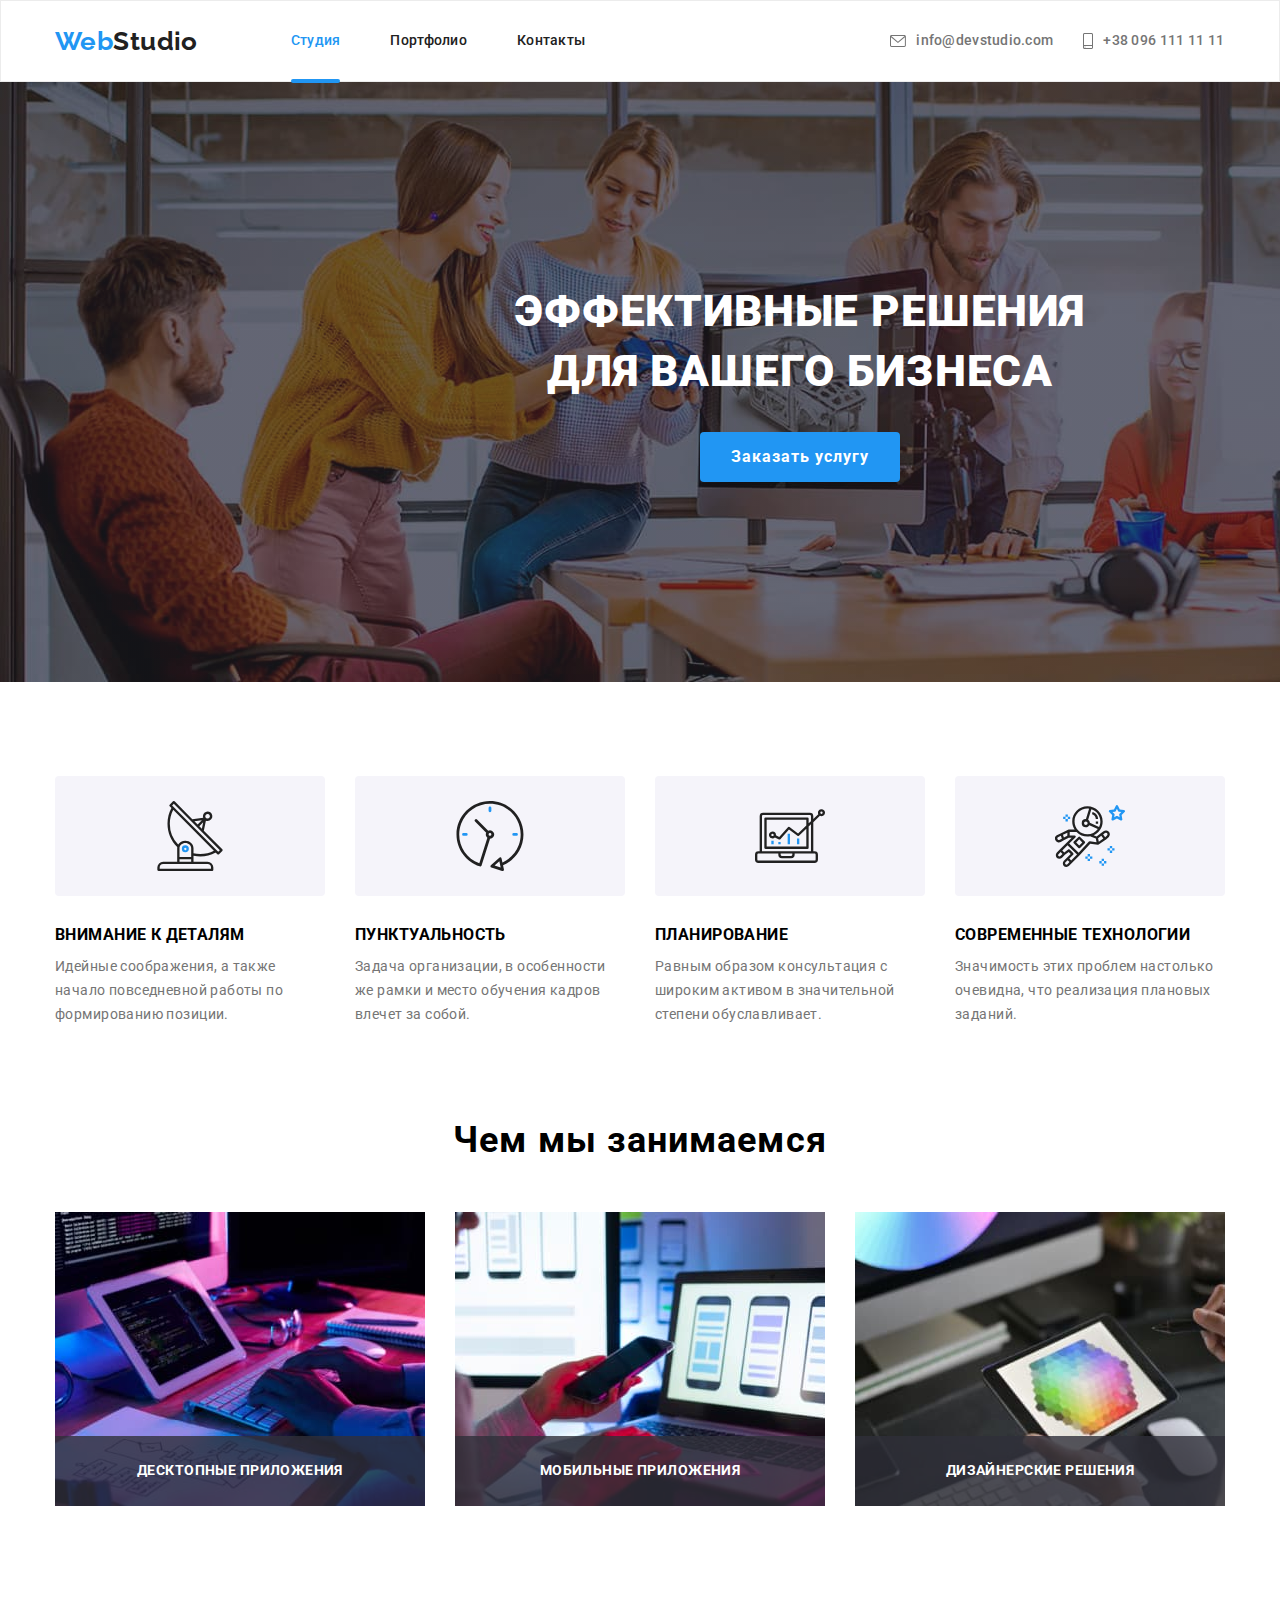
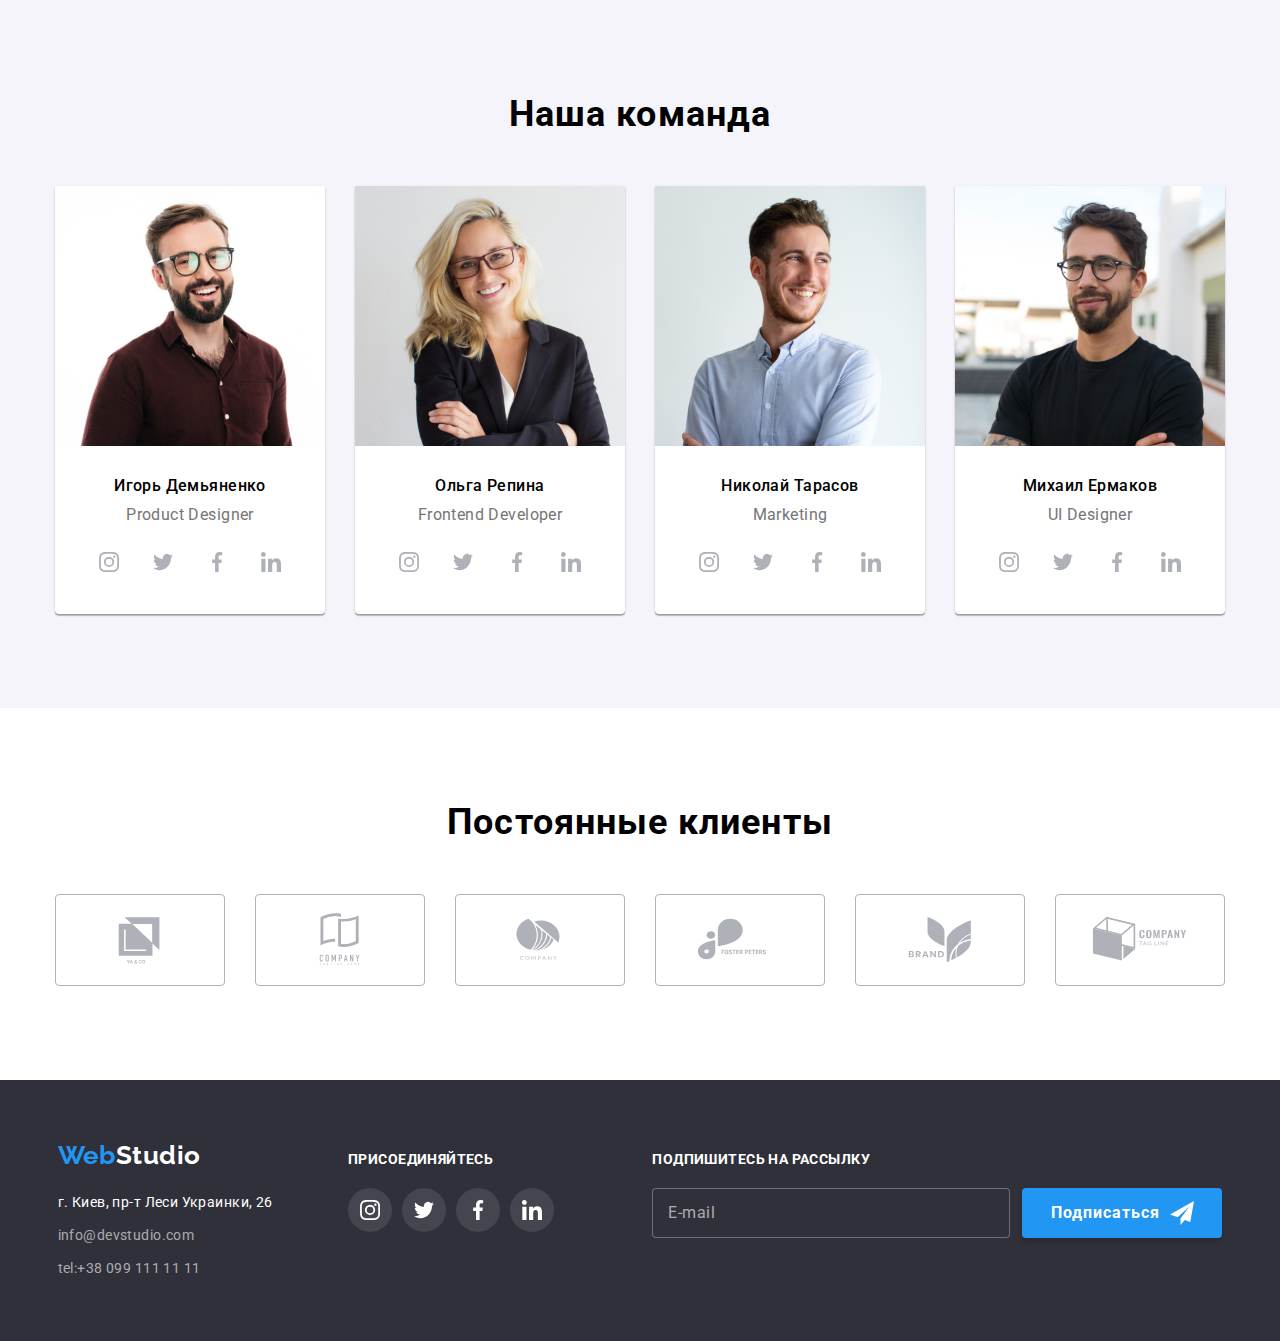
==== commit cc96258d: "исправлено повторно" ====
--- a/index.html
+++ b/index.html
@@ -17,7 +17,9 @@
     <header class="header">
         <div class="container">
             <div class="header-groups">
-                <a class="logo" href="./index.html">Web<span class="logo--dark">Studio</span> </a>     
+                <div class="logo-box--top">
+                    <a class="logo" href="./index.html">Web<span class="logo--dark">Studio</span> </a>     
+                </div>
                 <nav class="header-nav">
                 <ul class="header-nav__list">
                     <li class="header-nav__item"> <a class="header-nav__link current" href="./index.html">Студия</a></li>
@@ -338,10 +340,12 @@
     <footer class="footer ">
     <div class="footer-container container">
         <div class="contact-logo">
-           <a class="logo" href="./index.html">Web<span class="logo--light">Studio</span> </a>
+           <div class="logo-box--bottom">
+               <a class="logo" href="./index.html">Web<span class="logo--light">Studio</span> </a>
+           </div>
         <address class="contact-logo__adddress">
             <ul class="contact">
-                <li class="contact__item"><a class="contact__adr" href="https://goo.gl/maps/tiUqrvg8PTp8PGdr9" target="_blank">г. Киев, пр-т Леси Украинки, 26</a></li>
+                <li class="contact__item"><a class="contact__adr" href="https://goo.gl/maps/tiUqrvg8PTp8PGdr9" target="_blank">г. Киев, пр-т Леси Украинки, 26  </a></li>
                 <li class="contact__item"><a class="contact__mail-tel" href="mailto:info@example.com ">info@devstudio.com</a></li>
                 <li class="contact__item"><a class="contact__mail-tel" href="tel:+380991111111">tel:+38 099 111 11 11</a></li>
             </ul>
@@ -438,7 +442,7 @@
                     </li>
                     <li class="data-form__item">
                         <input type="checkbox" name="accord" id="accord" class="data-form__checkbox visually-hidden">
-                        <label for="accord" class="data-form__checkbox-label">Соглашаюсь с рассылкой и принимаю   <a href="" class="data-form__checkbox-link"> Условия договора</a></label>  
+                        <label for="accord" class="data-form__checkbox-label">    Соглашаюсь с рассылкой и принимаю   <a href="" class="data-form__checkbox-link"> Условия договора</a></label>  
                     </li>            
                      <li class="data-form__item"><button class="button-submit--center " type="submit" >Отправить</button>
                     </li>
--- a/css/main.min.css
+++ b/css/main.min.css
@@ -1 +1 @@
-:root{--main-text-color: #212121;--primary-text-color: #757575;--alternative-text-color: #ffffff;--button-color: #2196f3;--main-background: #ffffff;--background-dark: #2f303a;--background-light: #f5f4fa;--interactiv-color: #188ce8;--link-color: #afb1b8}img{display:block;max-width:100%;height:auto}ul{margin-top:0px;margin-bottom:0px;padding-left:0px;list-style:none}h1,h2,h3,h4,h5,h6{margin-top:0px;margin-bottom:0px}p{margin-top:0px;margin-bottom:0px}body{font-family:"Roboto",sans-serif;font-style:normal;font-weight:400;font-size:14px;line-height:1.14;letter-spacing:.03em}.container{width:1200px;padding-left:15px;padding-right:15px;margin-left:auto;margin-right:auto}.visually-hidden{position:absolute;white-space:nowrap;width:1px;height:1px;overflow:hidden;border:0;padding:0;clip:rect(0 0 0 0);-webkit-clip-path:inset(50%);clip-path:inset(50%);margin:-1px}.client__link,.client,.works__text,.features__img{display:-webkit-box;display:-ms-flexbox;display:flex;-webkit-box-pack:center;-ms-flex-pack:center;justify-content:center;-webkit-box-align:center;-ms-flex-align:center;align-items:center}.logo{margin-right:93px;padding-top:24px;padding-bottom:24px;color:var(--button-color);font-family:"Raleway",sans-serif;font-weight:700;font-size:26px;line-height:1.19;text-decoration:none}.logo--light{color:var(--alternative-text-color)}.logo--dark{color:var(--main-text-color)}.section-title{margin-bottom:50px;text-align:center;font-weight:700;font-size:36px;line-height:1.16;letter-spacing:.03em}.button-submit,.button-submit--center{width:200px;height:50px;display:-webkit-box;display:-ms-flexbox;display:flex;-webkit-box-pack:center;-ms-flex-pack:center;justify-content:center;-webkit-box-align:center;-ms-flex-align:center;align-items:center;font-weight:700;font-size:16px;line-height:1.87;letter-spacing:.06em;color:var(--alternative-text-color);background:var(--button-color);border:none;-webkit-box-shadow:0px 4px 4px rgba(0,0,0,.15);box-shadow:0px 4px 4px rgba(0,0,0,.15);border-radius:4px;cursor:pointer;-webkit-transition:background 250ms cubic-bezier(0.4, 0, 0.2, 1),-webkit-box-shadow 250ms cubic-bezier(0.4, 0, 0.2, 1);transition:background 250ms cubic-bezier(0.4, 0, 0.2, 1),-webkit-box-shadow 250ms cubic-bezier(0.4, 0, 0.2, 1);transition:background 250ms cubic-bezier(0.4, 0, 0.2, 1),box-shadow 250ms cubic-bezier(0.4, 0, 0.2, 1);transition:background 250ms cubic-bezier(0.4, 0, 0.2, 1),box-shadow 250ms cubic-bezier(0.4, 0, 0.2, 1),-webkit-box-shadow 250ms cubic-bezier(0.4, 0, 0.2, 1)}.button-submit:hover,.button-submit--center:hover,.button-submit:focus,.button-submit--center:focus{background:var(--interactiv-color)}.button-submit--center{margin-left:auto;margin-right:auto}.header{border:1px solid #ececec}.header-groups{display:-webkit-box;display:-ms-flexbox;display:flex;-webkit-box-align:center;-ms-flex-align:center;align-items:center}.header-nav{margin-right:305px;font-weight:500;letter-spacing:.02em}.header-nav__list{display:-webkit-box;display:-ms-flexbox;display:flex;-webkit-box-align:center;-ms-flex-align:center;align-items:center}.header-nav__item:not(:last-child){margin-right:50px}.header-nav__link{position:relative;padding-top:32px;padding-bottom:32px;display:block;color:var(--main-text-color);text-decoration:none;-webkit-transition:color 250ms cubic-bezier(0.4, 0, 0.2, 1);transition:color 250ms cubic-bezier(0.4, 0, 0.2, 1)}.header-nav__link:hover,.header-nav__link:focus{color:var(--button-color)}.header-address{display:-webkit-box;display:-ms-flexbox;display:flex;-webkit-box-align:center;-ms-flex-align:center;align-items:center}.header-address>li:not(:last-child){margin-right:30px}.header-address__link{padding-top:32px;padding-bottom:32px;font-weight:500;letter-spacing:.02em;color:var(--primary-text-color);text-decoration:none;display:-webkit-box;display:-ms-flexbox;display:flex;-webkit-box-align:center;-ms-flex-align:center;align-items:center;-ms-flex-pack:distribute;justify-content:space-around;-webkit-transition:color 250ms cubic-bezier(0.4, 0, 0.2, 1);transition:color 250ms cubic-bezier(0.4, 0, 0.2, 1)}.header-address__link:hover,.header-address__link:focus{color:var(--button-color)}.header-address__icon{margin-right:10px;fill:currentColor}.current{color:var(--button-color)}.current::after{position:absolute;bottom:-2px;left:0;display:inline-block;content:"";width:100%;height:4px;background-color:var(--button-color);border-radius:2px}.section-hero{padding-top:200px;padding-bottom:200px;margin-left:auto;margin-right:auto;width:1600px;height:600px;color:var(--alternative-text-color);letter-spacing:.06em;text-align:center;background:var(--background-dark);background-image:-webkit-gradient(linear, left top, left bottom, from(rgba(47, 48, 58, 0.4)), to(rgba(47, 48, 58, 0.4))),url(../images/img-fon.jpg);background-image:linear-gradient(rgba(47, 48, 58, 0.4), rgba(47, 48, 58, 0.4)),url(../images/img-fon.jpg);background-repeat:no-repeat;background-position:center;background-size:cover}.section-hero__title{margin-bottom:30px;font-weight:900;font-size:44px;line-height:1.36;text-transform:uppercase}.section-features{padding-top:94px;padding-bottom:94px}.section-features__title{color:var(--alternative-text-color)}.features{display:-webkit-box;display:-ms-flexbox;display:flex}.features__item:not(:last-child){margin-right:30px}.features__img{width:270;height:120px;background:var(--background-light);border-radius:4px}.features__title{margin-top:30px;width:270px;font-weight:700;text-transform:uppercase}.features__text{margin-top:10px;color:var(--primary-text-color);line-height:1.71}.section-work{padding-bottom:94px}.works{display:-webkit-box;display:-ms-flexbox;display:flex}.works__item{height:294px}.works__item+.works__item{margin-left:30px}.works__card{position:relative}.works__text{position:absolute;bottom:0;width:100%;height:70px;font-weight:700;text-transform:uppercase;background:rgba(47,48,58,.8);color:var(--alternative-text-color)}.section-team{padding-top:94px;padding-bottom:94px;background:var(--background-light)}.team{display:-webkit-box;display:-ms-flexbox;display:flex;margin-right:-30px}.team__item{-ms-flex-preferred-size:calc(100% / 4 - 30px);flex-basis:calc(100% / 4 - 30px);margin-right:30px;background:var(--main-background);font-size:16px;line-height:1.19;-webkit-box-shadow:0px 1px 3px rgba(0,0,0,.12),0px 1px 1px rgba(0,0,0,.14),0px 2px 1px rgba(0,0,0,.2);box-shadow:0px 1px 3px rgba(0,0,0,.12),0px 1px 1px rgba(0,0,0,.14),0px 2px 1px rgba(0,0,0,.2);border-radius:0px 0px 4px 4px}.team__card{padding:30px 32px}.team__name{margin-bottom:10px;font-weight:500;font-size:16px;text-align:center}.team__position{margin-bottom:16px;text-align:center;color:var(--primary-text-color)}.social-set{display:-webkit-box;display:-ms-flexbox;display:flex;-webkit-box-pack:center;-ms-flex-pack:center;justify-content:center}.social-set__item+.social-set__item{margin-left:10px}.social-set--footer{display:-webkit-box;display:-ms-flexbox;display:flex}.social-set__link{width:44px;height:44px;border-radius:50%;cursor:pointer;display:-webkit-box;display:-ms-flexbox;display:flex;-webkit-box-align:center;-ms-flex-align:center;align-items:center;-webkit-box-pack:center;-ms-flex-pack:center;justify-content:center;color:var(--link-color);background-color:var(--main-background);-webkit-transition:color 250ms cubic-bezier(0.4, 0, 0.2, 1),background-color 250ms cubic-bezier(0.4, 0, 0.2, 1);transition:color 250ms cubic-bezier(0.4, 0, 0.2, 1),background-color 250ms cubic-bezier(0.4, 0, 0.2, 1)}.social-set__link:hover,.social-set__link:focus{background-color:var(--button-color);color:var(--alternative-text-color)}.social-set__link--dark{width:44px;height:44px;border-radius:50%;cursor:pointer;display:-webkit-box;display:-ms-flexbox;display:flex;-webkit-box-align:center;-ms-flex-align:center;align-items:center;-webkit-box-pack:center;-ms-flex-pack:center;justify-content:center;background-color:rgba(255,255,255,.1);-webkit-transition:background-color 250ms cubic-bezier(0.4, 0, 0.2, 1);transition:background-color 250ms cubic-bezier(0.4, 0, 0.2, 1)}.social-set__link--dark:hover,.social-set__link--dark:focus{background-color:var(--button-color)}.social-set__icon{fill:currentColor}.social-set__icon--dark{fill:var(--alternative-text-color)}.section-client{padding-top:94px;padding-bottom:94px}.client__item+.client__item{margin-left:30px}.client__link{width:170px;height:92px;color:var(--link-color);border:1px solid #afb1b8;border-radius:4px;-webkit-transition:color 250ms cubic-bezier(0.4, 0, 0.2, 1);transition:color 250ms cubic-bezier(0.4, 0, 0.2, 1)}.client__link:focus,.client__link:hover{border:1px solid var(--button-color);color:var(--button-color)}.client__logo{fill:currentColor}.section-portfolio{padding-top:94px;padding-bottom:94px}.selection{display:-webkit-box;display:-ms-flexbox;display:flex;-webkit-box-pack:center;-ms-flex-pack:center;justify-content:center}.selection__item{margin-right:8px;-webkit-transition:-webkit-box-shadow 250ms cubic-bezier(0.4, 0, 0.2, 1);transition:-webkit-box-shadow 250ms cubic-bezier(0.4, 0, 0.2, 1);transition:box-shadow 250ms cubic-bezier(0.4, 0, 0.2, 1);transition:box-shadow 250ms cubic-bezier(0.4, 0, 0.2, 1), -webkit-box-shadow 250ms cubic-bezier(0.4, 0, 0.2, 1)}.selection__item:last-child{margin-right:0}.selection__item:hover,.selection__item:focus{-webkit-box-shadow:0px 3px 1px rgba(0,0,0,.1),0px 1px 2px rgba(0,0,0,.08),0px 2px 2px rgba(0,0,0,.12);box-shadow:0px 3px 1px rgba(0,0,0,.1),0px 1px 2px rgba(0,0,0,.08),0px 2px 2px rgba(0,0,0,.12);border-radius:4px}.selection__btn{padding:6px 22px;text-align:center;font-family:inherit;font-weight:500;font-size:16px;line-height:1.63;background:var(--background-light);border:none;border-radius:4px;cursor:pointer;-webkit-transition:color 250ms cubic-bezier(0.4, 0, 0.2, 1),background-color 250ms cubic-bezier(0.4, 0, 0.2, 1),-webkit-box-shadow 250ms cubic-bezier(0.4, 0, 0.2, 1);transition:color 250ms cubic-bezier(0.4, 0, 0.2, 1),background-color 250ms cubic-bezier(0.4, 0, 0.2, 1),-webkit-box-shadow 250ms cubic-bezier(0.4, 0, 0.2, 1);transition:color 250ms cubic-bezier(0.4, 0, 0.2, 1),background-color 250ms cubic-bezier(0.4, 0, 0.2, 1),box-shadow 250ms cubic-bezier(0.4, 0, 0.2, 1);transition:color 250ms cubic-bezier(0.4, 0, 0.2, 1),background-color 250ms cubic-bezier(0.4, 0, 0.2, 1),box-shadow 250ms cubic-bezier(0.4, 0, 0.2, 1),-webkit-box-shadow 250ms cubic-bezier(0.4, 0, 0.2, 1)}.selection__btn:hover,.selection__btn:focus{color:var(--alternative-text-color);background-color:var(--button-color);-webkit-box-shadow:0px 1px 1px rgba(0,0,0,.12),0px 4px 4px rgba(0,0,0,.06),1px 4px 6px rgba(0,0,0,.16);box-shadow:0px 1px 1px rgba(0,0,0,.12),0px 4px 4px rgba(0,0,0,.06),1px 4px 6px rgba(0,0,0,.16)}.current-btn{color:var(--alternative-text-color);background:var(--button-color)}.portfolio{margin-top:50px;display:-webkit-box;display:-ms-flexbox;display:flex;-ms-flex-wrap:wrap;flex-wrap:wrap}.portfolio__item{margin-left:30px;margin-top:30px;-ms-flex-preferred-size:calc((100% - 2 * 30px) / 3);flex-basis:calc((100% - 2 * 30px) / 3)}.portfolio__item:nth-child(3n+1){margin-left:0px}.portfolio__item:nth-child(-n+3){margin-top:0px}.portfolio__link{color:inherit;text-decoration:none;display:block;overflow:hidden;-webkit-transition:-webkit-box-shadow 250ms cubic-bezier(0.4, 0, 0.2, 1);transition:-webkit-box-shadow 250ms cubic-bezier(0.4, 0, 0.2, 1);transition:box-shadow 250ms cubic-bezier(0.4, 0, 0.2, 1);transition:box-shadow 250ms cubic-bezier(0.4, 0, 0.2, 1), -webkit-box-shadow 250ms cubic-bezier(0.4, 0, 0.2, 1)}.portfolio__link:hover,.portfolio__link:focus{border:1px solid #eee;-webkit-box-shadow:0px 1px 1px rgba(0,0,0,.12),0px 4px 4px rgba(0,0,0,.06),1px 4px 6px rgba(0,0,0,.16);box-shadow:0px 1px 1px rgba(0,0,0,.12),0px 4px 4px rgba(0,0,0,.06),1px 4px 6px rgba(0,0,0,.16)}.portfolio__thumb{position:relative;overflow:hidden}.portfolio__overlay-text{position:absolute;top:0;left:0;width:100%;height:101%;font-size:18px;line-height:1.56;padding:63px 24px;color:var(--alternative-text-color);background-color:rgba(33,150,243,.9);-webkit-transform:translateY(100%);transform:translateY(100%);-webkit-transition:-webkit-transform 250ms cubic-bezier(0.4, 0, 0.2, 1);transition:-webkit-transform 250ms cubic-bezier(0.4, 0, 0.2, 1);transition:transform 250ms cubic-bezier(0.4, 0, 0.2, 1);transition:transform 250ms cubic-bezier(0.4, 0, 0.2, 1), -webkit-transform 250ms cubic-bezier(0.4, 0, 0.2, 1)}.portfolio__item:hover .portfolio__overlay-text{-webkit-transform:translateY(0%);transform:translateY(0%)}.portfolio__link:focus .portfolio__overlay-text{-webkit-transform:translateY(0%);transform:translateY(0%)}.portfolio__card{padding:20px 24px;border:1px solid #eee}.portfolio__title{font-weight:700;font-size:18px;line-height:2;letter-spacing:.06em;text-align:left}.portfolio__text{margin-top:4px;text-align:left;font-size:16px;line-height:1.88;color:var(--primary-text-color)}.footer{padding-top:60px;padding-bottom:60px;background:var(--background-dark)}.footer-container{display:-webkit-box;display:-ms-flexbox;display:flex;-webkit-box-align:baseline;-ms-flex-align:baseline;align-items:baseline;-ms-flex-pack:distribute;justify-content:space-around}.contact-logo{width:calc(100% / 4);margin-bottom:20px}.contact-logo__adddress{margin-top:20px}.contact__item{margin-top:9px}.contact__item:first-child{margin-top:0px}.contact__adr{text-align:left;color:var(--alternative-text-color);font-style:normal;line-height:1.71;text-decoration:none;-webkit-transition:color 250ms cubic-bezier(0.4, 0, 0.2, 1);transition:color 250ms cubic-bezier(0.4, 0, 0.2, 1)}.contact__adr:hover,.contact__adr:focus{color:var(--button-color)}.contact__mail-tel{line-height:1.71;color:rgba(255,255,255,.6);font-style:normal;text-decoration:none;-webkit-transition:color 250ms cubic-bezier(0.4, 0, 0.2, 1);transition:color 250ms cubic-bezier(0.4, 0, 0.2, 1)}.contact__mail-tel:hover,.contact__mail-tel:focus{color:var(--button-color)}.footer-connect{width:calc(100% / 4)}.footer-connect__title{margin-bottom:20px;font-weight:700;text-transform:uppercase;color:var(--alternative-text-color)}.footer-form{width:calc(100% / 2)}.footer-form__title{font-weight:700;text-transform:uppercase;color:var(--alternative-text-color)}.footer-form__box-input{margin-top:20px;display:-webkit-box;display:-ms-flexbox;display:flex}.footer-form__input{margin-right:12px;padding:16px 15px;width:358px;height:50px;font-weight:400;font-size:16px;line-height:1.25;letter-spacing:.03em;color:rgba(255,255,255,.6);background:var(--background-dark);border:1px solid rgba(255,255,255,.3);border-radius:4px;outline:none;cursor:pointer;-webkit-transition:border 50ms cubic-bezier(0.4, 0, 0.2, 1);transition:border 50ms cubic-bezier(0.4, 0, 0.2, 1)}.footer-form__input:hover,.footer-form__input:focus{border:1px solid var(--button-color)}.footer-form__input::-webkit-input-placeholder{font-weight:400;font-size:16px;line-height:1.25;display:-webkit-box;display:flex;-webkit-box-align:center;align-items:center;letter-spacing:.03em;color:rgba(255,255,255,.6)}.footer-form__input::-moz-placeholder{font-weight:400;font-size:16px;line-height:1.25;display:flex;align-items:center;letter-spacing:.03em;color:rgba(255,255,255,.6)}.footer-form__input:-ms-input-placeholder{font-weight:400;font-size:16px;line-height:1.25;display:-ms-flexbox;display:flex;-ms-flex-align:center;align-items:center;letter-spacing:.03em;color:rgba(255,255,255,.6)}.footer-form__input::-ms-input-placeholder{font-weight:400;font-size:16px;line-height:1.25;display:-ms-flexbox;display:flex;-ms-flex-align:center;align-items:center;letter-spacing:.03em;color:rgba(255,255,255,.6)}.footer-form__input::placeholder{font-weight:400;font-size:16px;line-height:1.25;display:-webkit-box;display:-ms-flexbox;display:flex;-webkit-box-align:center;-ms-flex-align:center;align-items:center;letter-spacing:.03em;color:rgba(255,255,255,.6)}.footer-icon{fill:var(--alternative-text-color);margin-left:10px}.backdrop{position:fixed;top:0;left:0;bottom:0;right:0;background:rgba(0,0,0,.2);-webkit-transition:opacity 1000ms,visibility 1000ms;transition:opacity 1000ms,visibility 1000ms}.backdrop.is-hidden{opacity:0;pointer-events:none;visibility:hidden}.modal{position:absolute;padding:40px;width:528px;min-height:581px;top:50%;left:50%;-webkit-transform:translate(-50%, -50%) scale(1);transform:translate(-50%, -50%) scale(1);background:var(--main-background);-webkit-box-shadow:0px 1px 3px rgba(0,0,0,.12),0px 1px 1px rgba(0,0,0,.14),0px 2px 1px rgba(0,0,0,.2);box-shadow:0px 1px 3px rgba(0,0,0,.12),0px 1px 1px rgba(0,0,0,.14),0px 2px 1px rgba(0,0,0,.2);border-radius:4px;opacity:1;-webkit-transition:opacity 350ms,-webkit-transform 700ms;transition:opacity 350ms,-webkit-transform 700ms;transition:transform 700ms,opacity 350ms;transition:transform 700ms,opacity 350ms,-webkit-transform 700ms}.backdrop.is-hidden .modal{-webkit-transform:translate(-50%, -50%) scale(-1, 0.01);transform:translate(-50%, -50%) scale(-1, 0.01)}.modal__button{position:absolute;top:8px;right:8px;display:-webkit-inline-box;display:-ms-inline-flexbox;display:inline-flex;-webkit-box-align:center;-ms-flex-align:center;align-items:center;width:30px;height:30px;background:var(--main-background);border:1px solid rgba(0,0,0,.1);border-radius:50%;cursor:pointer}.modal__button:hover,.modal__button:focus{fill:var(--button-color)}.modal__title{margin-bottom:12px;font-weight:700;font-size:20px;line-height:1.15;text-align:center;color:var(--main-text-color)}.data-form__item{margin-bottom:10px}.data-form__label{display:block;margin-bottom:4px;font-size:12px;line-height:1.16;letter-spacing:.01em;color:var(--primary-text-color)}.data-form__input{padding-left:42px;width:100%;height:40px;line-height:16px;letter-spacing:.01em;border:1px solid rgba(33,33,33,.2);border-radius:4px;-webkit-transition:border 250ms cubic-bezier(0.4, 0, 0.2, 1);transition:border 250ms cubic-bezier(0.4, 0, 0.2, 1);outline:none;cursor:pointer}.data-form__input:hover,.data-form__input:focus{border:1px solid var(--button-color);background-color:var(--main-background)}.data-form__row{position:relative}.data-form__icon{position:absolute;left:12px;top:50%;-webkit-transform:translateY(-50%);transform:translateY(-50%)}.data-form__input:hover+.data-form__icon{fill:var(--button-color)}.data-form__input:focus+.data-form__icon{fill:var(--button-color)}.data-form-textarea{margin-bottom:20px;padding:12px 16px;width:100%;height:120px;letter-spacing:.01em;border:1px solid rgba(33,33,33,.2);border-radius:4px;resize:none;outline:none;-webkit-transition:border 250ms cubic-bezier(0.4, 0, 0.2, 1);transition:border 250ms cubic-bezier(0.4, 0, 0.2, 1)}.data-form-textarea:hover,.data-form-textarea:focus{border:1px solid var(--button-color);background-color:var(--main-background)}.data-form-textarea::-webkit-input-placeholder{letter-spacing:.01em;color:rgba(117,117,117,.5)}.data-form-textarea::-moz-placeholder{letter-spacing:.01em;color:rgba(117,117,117,.5)}.data-form-textarea:-ms-input-placeholder{letter-spacing:.01em;color:rgba(117,117,117,.5)}.data-form-textarea::-ms-input-placeholder{letter-spacing:.01em;color:rgba(117,117,117,.5)}.data-form-textarea::placeholder{letter-spacing:.01em;color:rgba(117,117,117,.5)}.data-form__checkbox{margin-bottom:30px}.data-form__checkbox-label{display:-webkit-box;display:-ms-flexbox;display:flex;-webkit-box-align:center;-ms-flex-align:center;align-items:center;-webkit-box-pack:space-evenly;-ms-flex-pack:space-evenly;justify-content:space-evenly;line-height:1.71;color:var(--primary-text-color);cursor:pointer}.data-form__checkbox-label::before{content:" ";width:16px;height:15px;display:block;border:1px solid var(--background-dark);border-radius:2px}.data-form__checkbox:checked+.data-form__checkbox-label::before{background-image:url(../images/icon-check.svg);border:none}.data-form__checkbox-link{line-height:1.71;color:var(--button-color)}/*# sourceMappingURL=main.min.css.map */+:root{--main-text-color: #212121;--primary-text-color: #757575;--alternative-text-color: #ffffff;--button-color: #2196f3;--main-background: #ffffff;--background-dark: #2f303a;--background-light: #f5f4fa;--interactiv-color: #188ce8;--link-color: #afb1b8}img{display:block;max-width:100%;height:auto}ul{margin-top:0px;margin-bottom:0px;padding-left:0px;list-style:none}h1,h2,h3,h4,h5,h6{margin-top:0px;margin-bottom:0px}p{margin-top:0px;margin-bottom:0px}body{font-family:"Roboto",sans-serif;font-style:normal;font-weight:400;font-size:14px;line-height:1.14;letter-spacing:.03em}.container{width:1200px;padding-left:15px;padding-right:15px;margin-left:auto;margin-right:auto}.visually-hidden{position:absolute;white-space:nowrap;width:1px;height:1px;overflow:hidden;border:0;padding:0;clip:rect(0 0 0 0);-webkit-clip-path:inset(50%);clip-path:inset(50%);margin:-1px}.client__link,.client,.works__text,.features__img{display:-webkit-box;display:-ms-flexbox;display:flex;-webkit-box-pack:center;-ms-flex-pack:center;justify-content:center;-webkit-box-align:center;-ms-flex-align:center;align-items:center}.logo{font-family:"Raleway",sans-serif;font-weight:700;font-size:26px;line-height:1.19;text-decoration:none;color:var(--button-color)}.logo--light{color:var(--alternative-text-color)}.logo--dark{color:var(--main-text-color)}.logo-box--bottom{margin-bottom:20px;display:block}.logo-box--top{margin-right:93px;padding-top:24px;padding-bottom:24px}.section-title{margin-bottom:50px;text-align:center;font-weight:700;font-size:36px;line-height:1.16;letter-spacing:.03em}.button-submit,.button-submit--center{width:200px;height:50px;display:-webkit-box;display:-ms-flexbox;display:flex;-webkit-box-pack:center;-ms-flex-pack:center;justify-content:center;-webkit-box-align:center;-ms-flex-align:center;align-items:center;font-weight:700;font-size:16px;line-height:1.87;letter-spacing:.06em;color:var(--alternative-text-color);background:var(--button-color);border:none;-webkit-box-shadow:0px 4px 4px rgba(0,0,0,.15);box-shadow:0px 4px 4px rgba(0,0,0,.15);border-radius:4px;cursor:pointer;-webkit-transition:background 250ms cubic-bezier(0.4, 0, 0.2, 1),-webkit-box-shadow 250ms cubic-bezier(0.4, 0, 0.2, 1);transition:background 250ms cubic-bezier(0.4, 0, 0.2, 1),-webkit-box-shadow 250ms cubic-bezier(0.4, 0, 0.2, 1);transition:background 250ms cubic-bezier(0.4, 0, 0.2, 1),box-shadow 250ms cubic-bezier(0.4, 0, 0.2, 1);transition:background 250ms cubic-bezier(0.4, 0, 0.2, 1),box-shadow 250ms cubic-bezier(0.4, 0, 0.2, 1),-webkit-box-shadow 250ms cubic-bezier(0.4, 0, 0.2, 1)}.button-submit:hover,.button-submit--center:hover,.button-submit:focus,.button-submit--center:focus{background:var(--interactiv-color)}.button-submit--center{margin-left:auto;margin-right:auto}.header{border:1px solid #ececec}.header-groups{display:-webkit-box;display:-ms-flexbox;display:flex;-webkit-box-align:center;-ms-flex-align:center;align-items:center}.header-nav{margin-right:305px;font-weight:500;letter-spacing:.02em}.header-nav__list{display:-webkit-box;display:-ms-flexbox;display:flex;-webkit-box-align:center;-ms-flex-align:center;align-items:center}.header-nav__item:not(:last-child){margin-right:50px}.header-nav__link{position:relative;padding-top:32px;padding-bottom:32px;display:block;color:var(--main-text-color);text-decoration:none;-webkit-transition:color 250ms cubic-bezier(0.4, 0, 0.2, 1);transition:color 250ms cubic-bezier(0.4, 0, 0.2, 1)}.header-nav__link:hover,.header-nav__link:focus{color:var(--button-color)}.header-address{display:-webkit-box;display:-ms-flexbox;display:flex;-webkit-box-align:center;-ms-flex-align:center;align-items:center}.header-address>li:not(:last-child){margin-right:30px}.header-address__link{padding-top:32px;padding-bottom:32px;font-weight:500;letter-spacing:.02em;color:var(--primary-text-color);text-decoration:none;display:-webkit-box;display:-ms-flexbox;display:flex;-webkit-box-align:center;-ms-flex-align:center;align-items:center;-ms-flex-pack:distribute;justify-content:space-around;-webkit-transition:color 250ms cubic-bezier(0.4, 0, 0.2, 1);transition:color 250ms cubic-bezier(0.4, 0, 0.2, 1)}.header-address__link:hover,.header-address__link:focus{color:var(--button-color)}.header-address__icon{margin-right:10px;fill:currentColor}.current{color:var(--button-color)}.current::after{position:absolute;bottom:-2px;left:0;display:inline-block;content:"";width:100%;height:4px;background-color:var(--button-color);border-radius:2px}.section-hero{padding-top:200px;padding-bottom:200px;margin-left:auto;margin-right:auto;width:1600px;height:600px;color:var(--alternative-text-color);letter-spacing:.06em;text-align:center;background:var(--background-dark);background-image:-webkit-gradient(linear, left top, left bottom, from(rgba(47, 48, 58, 0.4)), to(rgba(47, 48, 58, 0.4))),url(../images/img-fon.jpg);background-image:linear-gradient(rgba(47, 48, 58, 0.4), rgba(47, 48, 58, 0.4)),url(../images/img-fon.jpg);background-repeat:no-repeat;background-position:center;background-size:cover}.section-hero__title{margin-bottom:30px;font-weight:900;font-size:44px;line-height:1.36;text-transform:uppercase}.section-features{padding-top:94px;padding-bottom:94px}.section-features__title{color:var(--alternative-text-color)}.features{display:-webkit-box;display:-ms-flexbox;display:flex}.features__item:not(:last-child){margin-right:30px}.features__img{width:270;height:120px;background:var(--background-light);border-radius:4px}.features__title{margin-top:30px;width:270px;font-weight:700;text-transform:uppercase}.features__text{margin-top:10px;color:var(--primary-text-color);line-height:1.71}.section-work{padding-bottom:94px}.works{display:-webkit-box;display:-ms-flexbox;display:flex}.works__item{height:294px}.works__item+.works__item{margin-left:30px}.works__card{position:relative}.works__text{position:absolute;bottom:0;width:100%;height:70px;font-weight:700;text-transform:uppercase;background:rgba(47,48,58,.8);color:var(--alternative-text-color)}.section-team{padding-top:94px;padding-bottom:94px;background:var(--background-light)}.team{display:-webkit-box;display:-ms-flexbox;display:flex;margin-right:-30px}.team__item{-ms-flex-preferred-size:calc(100% / 4 - 30px);flex-basis:calc(100% / 4 - 30px);margin-right:30px;background:var(--main-background);font-size:16px;line-height:1.19;-webkit-box-shadow:0px 1px 3px rgba(0,0,0,.12),0px 1px 1px rgba(0,0,0,.14),0px 2px 1px rgba(0,0,0,.2);box-shadow:0px 1px 3px rgba(0,0,0,.12),0px 1px 1px rgba(0,0,0,.14),0px 2px 1px rgba(0,0,0,.2);border-radius:0px 0px 4px 4px}.team__card{padding:30px 32px}.team__name{margin-bottom:10px;font-weight:500;font-size:16px;text-align:center}.team__position{margin-bottom:16px;text-align:center;color:var(--primary-text-color)}.social-set{display:-webkit-box;display:-ms-flexbox;display:flex;-webkit-box-pack:center;-ms-flex-pack:center;justify-content:center}.social-set__item+.social-set__item{margin-left:10px}.social-set--footer{display:-webkit-box;display:-ms-flexbox;display:flex}.social-set__link{width:44px;height:44px;border-radius:50%;cursor:pointer;display:-webkit-box;display:-ms-flexbox;display:flex;-webkit-box-align:center;-ms-flex-align:center;align-items:center;-webkit-box-pack:center;-ms-flex-pack:center;justify-content:center;color:var(--link-color);background-color:var(--main-background);-webkit-transition:color 250ms cubic-bezier(0.4, 0, 0.2, 1),background-color 250ms cubic-bezier(0.4, 0, 0.2, 1);transition:color 250ms cubic-bezier(0.4, 0, 0.2, 1),background-color 250ms cubic-bezier(0.4, 0, 0.2, 1)}.social-set__link:hover,.social-set__link:focus{background-color:var(--button-color);color:var(--alternative-text-color)}.social-set__link--dark{width:44px;height:44px;border-radius:50%;cursor:pointer;display:-webkit-box;display:-ms-flexbox;display:flex;-webkit-box-align:center;-ms-flex-align:center;align-items:center;-webkit-box-pack:center;-ms-flex-pack:center;justify-content:center;background-color:rgba(255,255,255,.1);-webkit-transition:background-color 250ms cubic-bezier(0.4, 0, 0.2, 1);transition:background-color 250ms cubic-bezier(0.4, 0, 0.2, 1)}.social-set__link--dark:hover,.social-set__link--dark:focus{background-color:var(--button-color)}.social-set__icon{fill:currentColor}.social-set__icon--dark{fill:var(--alternative-text-color)}.section-client{padding-top:94px;padding-bottom:94px}.client__item+.client__item{margin-left:30px}.client__link{width:170px;height:92px;color:var(--link-color);border:1px solid #afb1b8;border-radius:4px;-webkit-transition:color 250ms cubic-bezier(0.4, 0, 0.2, 1);transition:color 250ms cubic-bezier(0.4, 0, 0.2, 1)}.client__link:focus,.client__link:hover{border:1px solid var(--button-color);color:var(--button-color)}.client__logo{fill:currentColor}.section-portfolio{padding-top:94px;padding-bottom:94px}.selection{display:-webkit-box;display:-ms-flexbox;display:flex;-webkit-box-pack:center;-ms-flex-pack:center;justify-content:center}.selection__item{margin-right:8px;-webkit-transition:-webkit-box-shadow 250ms cubic-bezier(0.4, 0, 0.2, 1);transition:-webkit-box-shadow 250ms cubic-bezier(0.4, 0, 0.2, 1);transition:box-shadow 250ms cubic-bezier(0.4, 0, 0.2, 1);transition:box-shadow 250ms cubic-bezier(0.4, 0, 0.2, 1), -webkit-box-shadow 250ms cubic-bezier(0.4, 0, 0.2, 1)}.selection__item:last-child{margin-right:0}.selection__item:hover,.selection__item:focus{-webkit-box-shadow:0px 3px 1px rgba(0,0,0,.1),0px 1px 2px rgba(0,0,0,.08),0px 2px 2px rgba(0,0,0,.12);box-shadow:0px 3px 1px rgba(0,0,0,.1),0px 1px 2px rgba(0,0,0,.08),0px 2px 2px rgba(0,0,0,.12);border-radius:4px}.selection__btn{padding:6px 22px;text-align:center;font-family:inherit;font-weight:500;font-size:16px;line-height:1.63;background:var(--background-light);border:none;border-radius:4px;cursor:pointer;-webkit-transition:color 250ms cubic-bezier(0.4, 0, 0.2, 1),background-color 250ms cubic-bezier(0.4, 0, 0.2, 1),-webkit-box-shadow 250ms cubic-bezier(0.4, 0, 0.2, 1);transition:color 250ms cubic-bezier(0.4, 0, 0.2, 1),background-color 250ms cubic-bezier(0.4, 0, 0.2, 1),-webkit-box-shadow 250ms cubic-bezier(0.4, 0, 0.2, 1);transition:color 250ms cubic-bezier(0.4, 0, 0.2, 1),background-color 250ms cubic-bezier(0.4, 0, 0.2, 1),box-shadow 250ms cubic-bezier(0.4, 0, 0.2, 1);transition:color 250ms cubic-bezier(0.4, 0, 0.2, 1),background-color 250ms cubic-bezier(0.4, 0, 0.2, 1),box-shadow 250ms cubic-bezier(0.4, 0, 0.2, 1),-webkit-box-shadow 250ms cubic-bezier(0.4, 0, 0.2, 1)}.selection__btn:hover,.selection__btn:focus{color:var(--alternative-text-color);background-color:var(--button-color);-webkit-box-shadow:0px 1px 1px rgba(0,0,0,.12),0px 4px 4px rgba(0,0,0,.06),1px 4px 6px rgba(0,0,0,.16);box-shadow:0px 1px 1px rgba(0,0,0,.12),0px 4px 4px rgba(0,0,0,.06),1px 4px 6px rgba(0,0,0,.16)}.current-btn{color:var(--alternative-text-color);background:var(--button-color)}.portfolio{margin-top:50px;display:-webkit-box;display:-ms-flexbox;display:flex;-ms-flex-wrap:wrap;flex-wrap:wrap}.portfolio__item{margin-left:30px;margin-top:30px;-ms-flex-preferred-size:calc((100% - 2 * 30px) / 3);flex-basis:calc((100% - 2 * 30px) / 3)}.portfolio__item:nth-child(3n+1){margin-left:0px}.portfolio__item:nth-child(-n+3){margin-top:0px}.portfolio__link{color:inherit;text-decoration:none;display:block;overflow:hidden;-webkit-transition:-webkit-box-shadow 250ms cubic-bezier(0.4, 0, 0.2, 1);transition:-webkit-box-shadow 250ms cubic-bezier(0.4, 0, 0.2, 1);transition:box-shadow 250ms cubic-bezier(0.4, 0, 0.2, 1);transition:box-shadow 250ms cubic-bezier(0.4, 0, 0.2, 1), -webkit-box-shadow 250ms cubic-bezier(0.4, 0, 0.2, 1)}.portfolio__link:hover,.portfolio__link:focus{border:1px solid #eee;-webkit-box-shadow:0px 1px 1px rgba(0,0,0,.12),0px 4px 4px rgba(0,0,0,.06),1px 4px 6px rgba(0,0,0,.16);box-shadow:0px 1px 1px rgba(0,0,0,.12),0px 4px 4px rgba(0,0,0,.06),1px 4px 6px rgba(0,0,0,.16)}.portfolio__thumb{position:relative;overflow:hidden}.portfolio__overlay-text{position:absolute;top:0;left:0;width:100%;height:101%;font-size:18px;line-height:1.56;padding:63px 24px;color:var(--alternative-text-color);background-color:rgba(33,150,243,.9);-webkit-transform:translateY(100%);transform:translateY(100%);-webkit-transition:-webkit-transform 250ms cubic-bezier(0.4, 0, 0.2, 1);transition:-webkit-transform 250ms cubic-bezier(0.4, 0, 0.2, 1);transition:transform 250ms cubic-bezier(0.4, 0, 0.2, 1);transition:transform 250ms cubic-bezier(0.4, 0, 0.2, 1), -webkit-transform 250ms cubic-bezier(0.4, 0, 0.2, 1)}.portfolio__item:hover .portfolio__overlay-text{-webkit-transform:translateY(0%);transform:translateY(0%)}.portfolio__link:focus .portfolio__overlay-text{-webkit-transform:translateY(0%);transform:translateY(0%)}.portfolio__card{padding:20px 24px;border:1px solid #eee}.portfolio__title{font-weight:700;font-size:18px;line-height:2;letter-spacing:.06em;text-align:left}.portfolio__text{margin-top:4px;text-align:left;font-size:16px;line-height:1.88;color:var(--primary-text-color)}.footer{padding-top:60px;padding-bottom:60px;background:var(--background-dark)}.footer-container{display:-webkit-box;display:-ms-flexbox;display:flex;-webkit-box-align:baseline;-ms-flex-align:baseline;align-items:baseline;-ms-flex-pack:distribute;justify-content:space-around}.contact-logo{margin-right:70px}.contact__item{margin-top:9px}.contact__item:first-child{margin-top:0px}.contact__adr{text-align:left;color:var(--alternative-text-color);font-style:normal;line-height:1.71;text-decoration:none;-webkit-transition:color 250ms cubic-bezier(0.4, 0, 0.2, 1);transition:color 250ms cubic-bezier(0.4, 0, 0.2, 1)}.contact__adr:hover,.contact__adr:focus{color:var(--button-color)}.contact__mail-tel{line-height:1.71;color:rgba(255,255,255,.6);font-style:normal;text-decoration:none;-webkit-transition:color 250ms cubic-bezier(0.4, 0, 0.2, 1);transition:color 250ms cubic-bezier(0.4, 0, 0.2, 1)}.contact__mail-tel:hover,.contact__mail-tel:focus{color:var(--button-color)}.footer-connect{margin-right:93px}.footer-connect__title{margin-bottom:20px;font-weight:700;text-transform:uppercase;color:var(--alternative-text-color)}.footer-form__title{margin-bottom:20px;font-weight:700;text-transform:uppercase;color:var(--alternative-text-color)}.footer-form__box-input{display:-webkit-box;display:-ms-flexbox;display:flex}.footer-form__input{margin-right:12px;padding:16px 15px;width:358px;height:50px;font-weight:400;font-size:16px;line-height:1.25;letter-spacing:.03em;color:rgba(255,255,255,.6);background:var(--background-dark);border:1px solid rgba(255,255,255,.3);border-radius:4px;outline:none;cursor:pointer;-webkit-transition:border 50ms cubic-bezier(0.4, 0, 0.2, 1);transition:border 50ms cubic-bezier(0.4, 0, 0.2, 1)}.footer-form__input:hover,.footer-form__input:focus{border:1px solid var(--button-color)}.footer-form__input::-webkit-input-placeholder{font-weight:400;font-size:16px;line-height:1.25;display:-webkit-box;display:flex;-webkit-box-align:center;align-items:center;letter-spacing:.03em;color:rgba(255,255,255,.6)}.footer-form__input::-moz-placeholder{font-weight:400;font-size:16px;line-height:1.25;display:flex;align-items:center;letter-spacing:.03em;color:rgba(255,255,255,.6)}.footer-form__input:-ms-input-placeholder{font-weight:400;font-size:16px;line-height:1.25;display:-ms-flexbox;display:flex;-ms-flex-align:center;align-items:center;letter-spacing:.03em;color:rgba(255,255,255,.6)}.footer-form__input::-ms-input-placeholder{font-weight:400;font-size:16px;line-height:1.25;display:-ms-flexbox;display:flex;-ms-flex-align:center;align-items:center;letter-spacing:.03em;color:rgba(255,255,255,.6)}.footer-form__input::placeholder{font-weight:400;font-size:16px;line-height:1.25;display:-webkit-box;display:-ms-flexbox;display:flex;-webkit-box-align:center;-ms-flex-align:center;align-items:center;letter-spacing:.03em;color:rgba(255,255,255,.6)}.footer-icon{fill:var(--alternative-text-color);margin-left:10px}.backdrop{position:fixed;top:0;left:0;bottom:0;right:0;background:rgba(0,0,0,.2);-webkit-transition:opacity 1000ms,visibility 1000ms;transition:opacity 1000ms,visibility 1000ms}.backdrop.is-hidden{opacity:0;pointer-events:none;visibility:hidden}.modal{position:absolute;padding:40px;width:528px;min-height:581px;top:50%;left:50%;-webkit-transform:translate(-50%, -50%) scale(1);transform:translate(-50%, -50%) scale(1);background:var(--main-background);-webkit-box-shadow:0px 1px 3px rgba(0,0,0,.12),0px 1px 1px rgba(0,0,0,.14),0px 2px 1px rgba(0,0,0,.2);box-shadow:0px 1px 3px rgba(0,0,0,.12),0px 1px 1px rgba(0,0,0,.14),0px 2px 1px rgba(0,0,0,.2);border-radius:4px;opacity:1;-webkit-transition:opacity 350ms,-webkit-transform 700ms;transition:opacity 350ms,-webkit-transform 700ms;transition:transform 700ms,opacity 350ms;transition:transform 700ms,opacity 350ms,-webkit-transform 700ms}.backdrop.is-hidden .modal{-webkit-transform:translate(-50%, -50%) scale(-1, 0.01);transform:translate(-50%, -50%) scale(-1, 0.01)}.modal__button{position:absolute;top:8px;right:8px;display:-webkit-inline-box;display:-ms-inline-flexbox;display:inline-flex;-webkit-box-align:center;-ms-flex-align:center;align-items:center;width:30px;height:30px;background:var(--main-background);border:1px solid rgba(0,0,0,.1);border-radius:50%;cursor:pointer}.modal__button:hover,.modal__button:focus{fill:var(--button-color)}.modal__title{margin-bottom:12px;font-weight:700;font-size:20px;line-height:1.15;text-align:center;color:var(--main-text-color)}.data-form__item{margin-bottom:10px}.data-form__label{display:block;margin-bottom:4px;font-size:12px;line-height:1.16;letter-spacing:.01em;color:var(--primary-text-color)}.data-form__input{padding-left:42px;width:100%;height:40px;line-height:16px;letter-spacing:.01em;border:1px solid rgba(33,33,33,.2);border-radius:4px;-webkit-transition:border 250ms cubic-bezier(0.4, 0, 0.2, 1);transition:border 250ms cubic-bezier(0.4, 0, 0.2, 1);outline:none;cursor:pointer}.data-form__input:hover,.data-form__input:focus{border:1px solid var(--button-color);background-color:var(--main-background)}.data-form__row{position:relative}.data-form__icon{position:absolute;left:12px;top:50%;-webkit-transform:translateY(-50%);transform:translateY(-50%);-webkit-transition:fill 250ms cubic-bezier(0.4, 0, 0.2, 1);transition:fill 250ms cubic-bezier(0.4, 0, 0.2, 1)}.data-form__input:hover+.data-form__icon{fill:var(--button-color)}.data-form__input:focus+.data-form__icon{fill:var(--button-color)}.data-form-textarea{margin-bottom:20px;padding:12px 16px;width:100%;height:120px;letter-spacing:.01em;border:1px solid rgba(33,33,33,.2);border-radius:4px;resize:none;outline:none;-webkit-transition:border 250ms cubic-bezier(0.4, 0, 0.2, 1);transition:border 250ms cubic-bezier(0.4, 0, 0.2, 1)}.data-form-textarea:hover,.data-form-textarea:focus{border:1px solid var(--button-color);background-color:var(--main-background)}.data-form-textarea::-webkit-input-placeholder{letter-spacing:.01em;color:rgba(117,117,117,.5)}.data-form-textarea::-moz-placeholder{letter-spacing:.01em;color:rgba(117,117,117,.5)}.data-form-textarea:-ms-input-placeholder{letter-spacing:.01em;color:rgba(117,117,117,.5)}.data-form-textarea::-ms-input-placeholder{letter-spacing:.01em;color:rgba(117,117,117,.5)}.data-form-textarea::placeholder{letter-spacing:.01em;color:rgba(117,117,117,.5)}.data-form__checkbox{margin-bottom:30px}.data-form__checkbox-label{display:-webkit-box;display:-ms-flexbox;display:flex;-webkit-box-align:center;-ms-flex-align:center;align-items:center;line-height:1.71;color:var(--primary-text-color);cursor:pointer}.data-form__checkbox-label::before{content:" ";width:16px;height:15px;display:block;margin-right:10px;border:1px solid var(--background-dark);border-radius:2px}.data-form__checkbox:checked+.data-form__checkbox-label::before{background-image:url(../images/icon-check.svg);border:none}.data-form__checkbox:focus+.data-form__checkbox-label::before{background-image:url(../images/icon-check.svg);border:none}.data-form__checkbox:hover+.data-form__checkbox-label::before{border:1px solid var(--button-color)}.data-form__checkbox-link{line-height:1.71;color:var(--button-color);padding-left:7px}/*# sourceMappingURL=main.min.css.map */